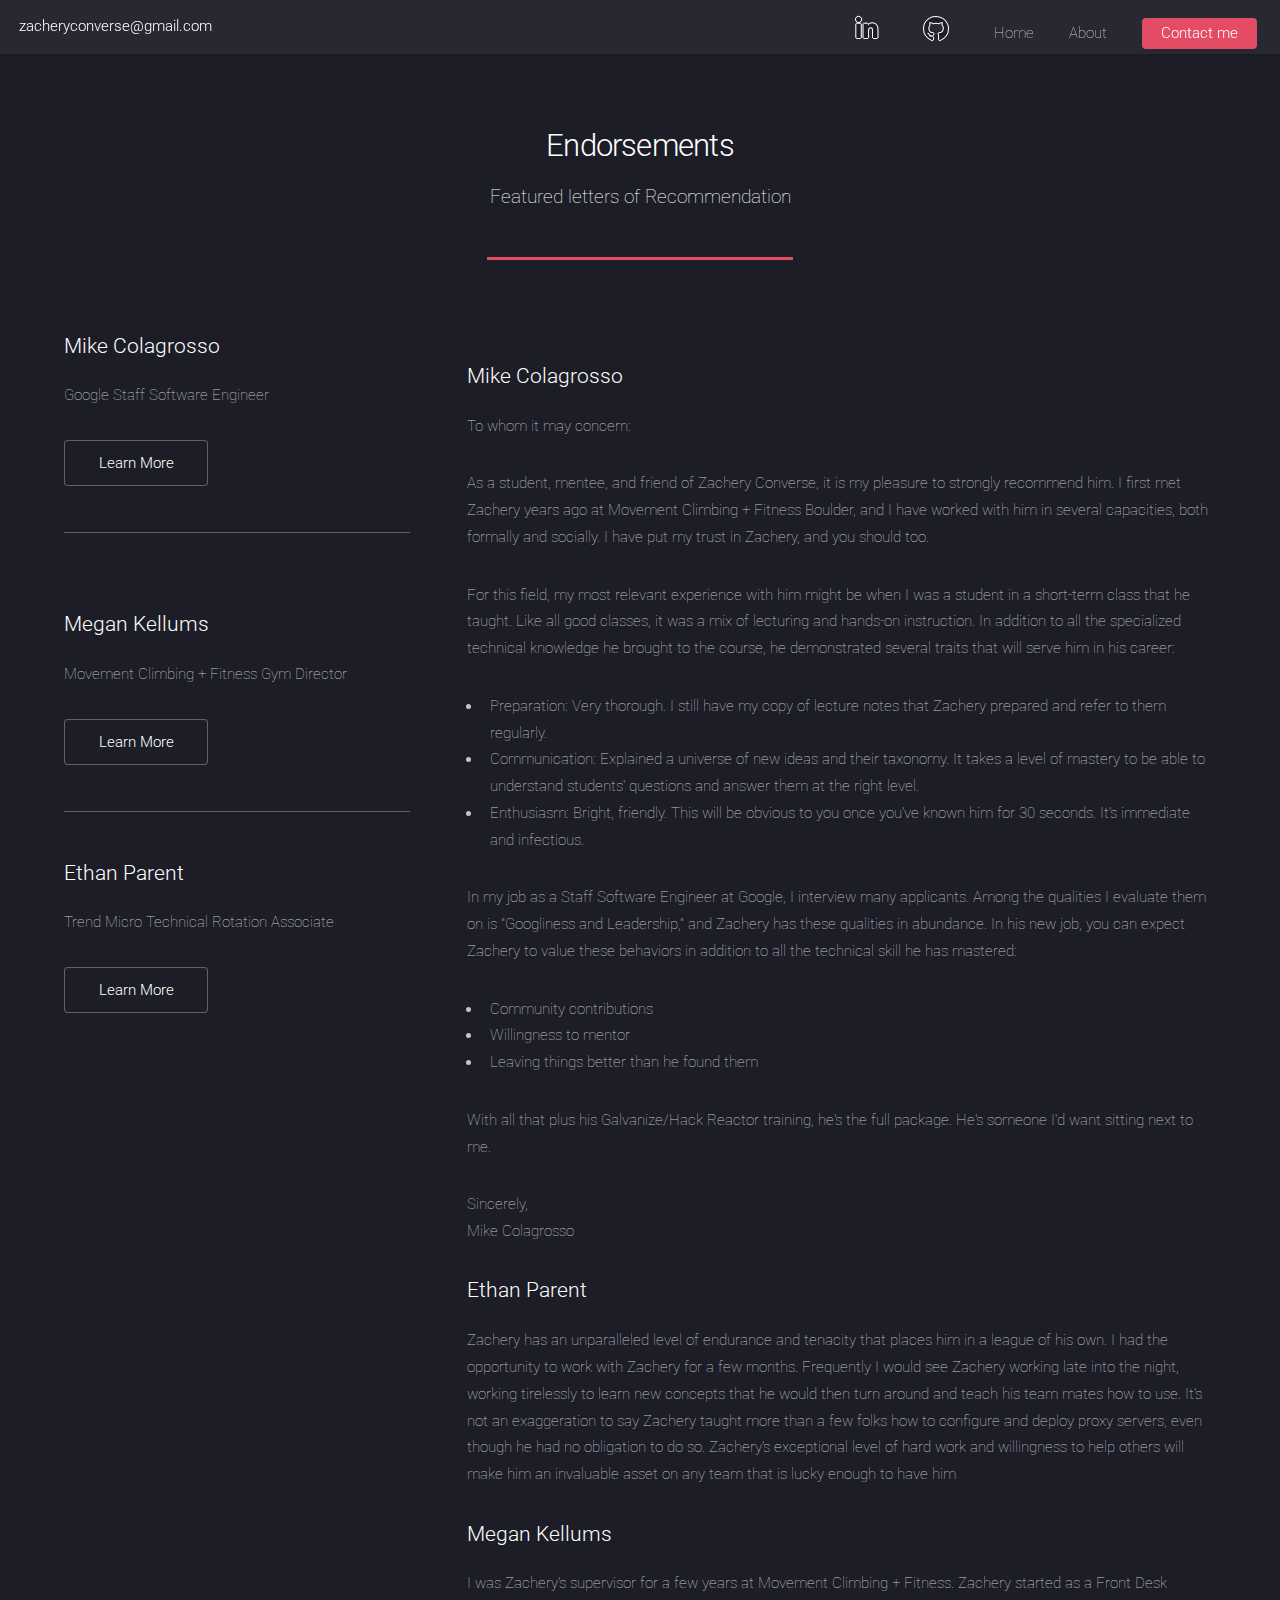
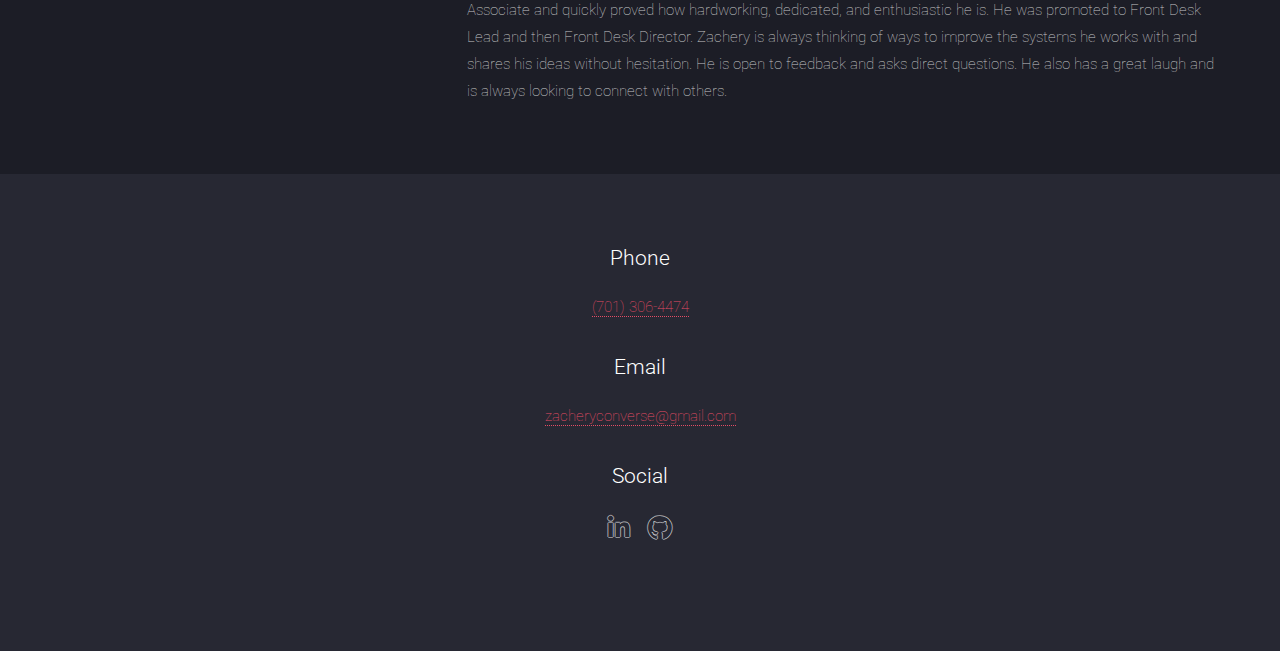
==== endorsements.html @ cc4ce1d5 "Add resume" ====
<!DOCTYPE HTML>
<html>
	<head>
		<title>Zachery Converse Portfolio</title>
		<link rel="shortcut icon" type="image/jpg" href="images/favicon.ico"/>
		<meta charset="utf-8" />
		<meta name="viewport" content="width=device-width, initial-scale=1, user-scalable=no" />
		<link rel="stylesheet" href="assets/css/main.css" />
		<noscript><link rel="stylesheet" href="assets/css/noscript.css" /></noscript>
	</head>
	<body class="is-preload">
		<div id="page-wrapper">

			<!-- Header -->
				<header id="header">
					<h1 id="logo"><a href="mailto:zacheryconverse@gmail.com" target='blank_'>zacheryconverse@gmail.com</a></h1>
					<nav id="nav">
						<ul class="icons">
							<li><a href="https://www.linkedin.com/in/zachery-converse/" target="_blank" class="icon brands alt fa-linkedin-in"><span class="label"></span></a></li>
								<li><a href="https://github.com/zacheryconverse" target="_blank" class="icon brands alt fa-github"><span class="label"></span></a></li>
							<li><a href="index.html">Home</a></li>
							<li>
								<a href="#">About</a>
								<ul>
									<li><a href="endorsements.html">Endorsements</a></li>
									<li><a href="resume.html">Resume</a></li>
								</ul>
							</li>
							<li><a href="#footer" class="button primary">Contact me</a></li>
						</ul>
					</nav>
				</header>

			<!-- Main -->
				<div id="main" class="wrapper style1">
					<div class="container">
						<header class="major">
							<h2>Endorsements</h2>
							<p>Featured letters of Recommendation</p>
						</header>
						<div class="row gtr-150">
							<div class="col-4 col-12-medium">

								<!-- Sidebar -->
									<section id="sidebar">
										<section>
											<h3>Mike Colagrosso</h3>
											<p>Google Staff Software Engineer</p>
											<footer>
												<ul class="actions">
													<li><a href="https://research.google/people/MikeColagrosso/" class="button">Learn More</a></li>
												</ul>
											</footer>
										</section>
										<hr />
										<section>
											<a href="#" class="image fit"><img src="images/pic06.jpg" alt="" /></a>
											<h3>Megan Kellums</h3>
											<p>Movement Climbing + Fitness Gym Director</p>
											<footer>
												<ul class="actions">
													<li><a href="https://movementgyms.com/boulder/about/#meet-team" class="button">Learn More</a></li>
												</ul>
											</footer>
										</section>
										<hr />
										<section>
											<h3>Ethan Parent</h3>
											<p>Trend Micro Technical Rotation Associate</p>
											<footer>
												<ul class="actions">
													<li><a href="https://www.linkedin.com/in/ethanparent/" class="button">Learn More</a></li>
												</ul>
											</footer>
										</section>
									</section>

							</div>
							<div class="col-8 col-12-medium imp-medium">

								<!-- Content -->
									<section id="content">
										<a href="#" class="image fit"><img src="images/pic05.jpg" alt="" /></a>
										<h3>Mike Colagrosso</h3>
										<p>To whom it may concern:</p>
										<p>As a student, mentee, and friend of Zachery Converse, it is my pleasure to strongly recommend him. I first met Zachery years ago at Movement Climbing + Fitness Boulder, and I have worked with him in several capacities, both formally and socially. I have put my trust in Zachery, and you should too.</p>
										<p>For this field, my most relevant experience with him might be when I was a student in a short-term class that he taught. Like all good classes, it was a mix of lecturing and hands-on instruction. In addition to all the specialized technical knowledge he brought to the course, he demonstrated several traits that will serve him in his career:
										</p>
										<p>
										<ul>
											<li>Preparation​: Very thorough. I still have my copy of lecture notes that Zachery prepared and refer to them regularly.
											</li>
											<li>Communication:​ Explained a universe of new ideas and their taxonomy. It takes a level of mastery to be able to understand students' questions and answer them at the right level.</li>
											<li>Enthusiasm​: Bright, friendly. This will be obvious to you once you've known him for 30 seconds. It's immediate and infectious.</li>
										</ul>
										<p>In my job as a Staff Software Engineer at Google, I interview many applicants. Among the qualities I evaluate them on is "Googliness and Leadership," and Zachery has these qualities in abundance. In his new job, you can expect Zachery to value these behaviors in addition to all the technical skill he has mastered:</p>
										<ul>
											<li>Community contributions</li>
											<li>Willingness to mentor</li>
											<li>Leaving things better than he found them</li>
										</ul>
										<p>With all that plus his Galvanize/Hack Reactor training, he's the full package. He's someone I'd want sitting next to me.</p>
										<p>Sincerely,<br/>Mike Colagrosso</p>
										</p>
										<h3>Ethan Parent</h3>
										<p>Zachery has an unparalleled level of endurance and tenacity that places him in a league of his own. I had the opportunity to work with Zachery for a few months. Frequently I would see Zachery working late into the night, working tirelessly to learn new concepts that he would then turn around and teach his team mates how to use. It's not an exaggeration to say Zachery taught more than a few folks how to configure and deploy proxy servers, even though he had no obligation to do so. Zachery's exceptional level of hard work and willingness to help others will make him an invaluable asset on any team that is lucky enough to have him</p>
										<h3>Megan Kellums</h3>
										<p>I was Zachery's supervisor for a few years at Movement Climbing + Fitness. Zachery started as a Front Desk Associate and quickly proved how hardworking, dedicated, and enthusiastic he is. He was promoted to Front Desk Lead and then Front Desk Director. Zachery is always thinking of ways to improve the systems he works with and shares his ideas without hesitation. He is open to feedback and asks direct questions. He also has a great laugh and is always looking to connect with others.</p>
									</section>

							</div>
						</div>
					</div>
				</div>

			<!-- Footer -->
			<footer id="footer">
				<section>
					<h3>Phone</h3>
					<p><a href="tel:701-306-4474">(701) 306-4474</a></p>
				</section>
				<section>
					<h3>Email</h3>
					<p><a href="mailto:zacheryconverse@gmail.com" target='blank_'>zacheryconverse@gmail.com</a></p>
				</section>
				<section>
					<h3>Social</h3>
					<ul class="icons">
						<li><a href="https://www.linkedin.com/in/zachery-converse/" target="_blank" class="icon brands alt fa-linkedin-in"><span class="label">LinkedIn</span></a></li>
						<li><a href="https://github.com/zacheryconverse" target="_blank" class="icon brands alt fa-github"><span class="label">GitHub</span></a></li>
					</ul>
				</section>
		</footer>

		</div>

		<!-- Scripts -->
			<script src="assets/js/jquery.min.js"></script>
			<script src="assets/js/jquery.scrolly.min.js"></script>
			<script src="assets/js/jquery.dropotron.min.js"></script>
			<script src="assets/js/jquery.scrollex.min.js"></script>
			<script src="assets/js/browser.min.js"></script>
			<script src="assets/js/breakpoints.min.js"></script>
			<script src="assets/js/util.js"></script>
			<script src="assets/js/main.js"></script>

	</body>
</html>
---- assets/css/main.css ----
@import url("fontawesome-all.min.css");
@import url("https://fonts.googleapis.com/css?family=Roboto:100,300,100italic,300italic");

html,
body,
div,
span,
applet,
object,
iframe,
h1,
h2,
h3,
h4,
h5,
h6,
p,
blockquote,
pre,
a,
abbr,
acronym,
address,
big,
cite,
code,
del,
dfn,
em,
img,
ins,
kbd,
q,
s,
samp,
small,
strike,
strong,
sub,
sup,
tt,
var,
b,
u,
i,
center,
dl,
dt,
dd,
ol,
ul,
li,
fieldset,
form,
label,
legend,
table,
caption,
tbody,
tfoot,
thead,
tr,
th,
td,
article,
aside,
canvas,
details,
embed,
figure,
figcaption,
footer,
header,
hgroup,
menu,
nav,
output,
ruby,
section,
summary,
time,
mark,
audio,
video {
  margin: 0;
  padding: 0;
  border: 0;
  font-size: 100%;
  font: inherit;
  vertical-align: baseline;
}

article,
aside,
details,
figcaption,
figure,
footer,
header,
hgroup,
menu,
nav,
section {
  display: block;
}

body {
  line-height: 1;
}

ol,
ul {
  list-style: none;
}

blockquote,
q {
  quotes: none;
}

blockquote:before,
blockquote:after,
q:before,
q:after {
  content: "";
  content: none;
}

table {
  border-collapse: collapse;
  border-spacing: 0;
}

body {
  -webkit-text-size-adjust: none;
}

mark {
  background-color: transparent;
  color: inherit;
}

input::-moz-focus-inner {
  border: 0;
  padding: 0;
}

input,
select,
textarea {
  -moz-appearance: none;
  -webkit-appearance: none;
  -ms-appearance: none;
  appearance: none;
}

/* Basic */

html {
  box-sizing: border-box;
}

*,
*:before,
*:after {
  box-sizing: inherit;
}

html,
body {
  background: #1c1d26;
}

body.is-preload *,
body.is-preload *:before,
body.is-preload *:after {
  -moz-animation: none !important;
  -webkit-animation: none !important;
  -ms-animation: none !important;
  animation: none !important;
  -moz-transition: none !important;
  -webkit-transition: none !important;
  -ms-transition: none !important;
  transition: none !important;
}

body,
input,
select,
textarea {
  color: rgba(255, 255, 255, 0.75);
  font-family: "Roboto", Helvetica, sans-serif;
  font-size: 15pt;
  font-weight: 100;
  line-height: 1.75em;
}

a {
  -moz-transition: border-color 0.2s ease-in-out, color 0.2s ease-in-out;
  -webkit-transition: border-color 0.2s ease-in-out, color 0.2s ease-in-out;
  -ms-transition: border-color 0.2s ease-in-out, color 0.2s ease-in-out;
  transition: border-color 0.2s ease-in-out, color 0.2s ease-in-out;
  border-bottom: dotted 1px;
  color: #e44c65;
  text-decoration: none;
}

a:hover {
  color: #e44c65 !important;
  border-bottom-color: transparent;
}

strong,
b {
  color: #ffffff;
  font-weight: 300;
}

em,
i {
  font-style: italic;
}

p {
  margin: 0 0 2em 0;
}

h1,
h2,
h3,
h4,
h5,
h6 {
  color: #ffffff;
  font-weight: 300;
  line-height: 1em;
  margin: 0 0 1em 0;
}

h1 a,
h2 a,
h3 a,
h4 a,
h5 a,
h6 a {
  color: inherit;
  border: 0;
}

h2 {
  font-size: 2em;
  line-height: 1.5em;
  letter-spacing: -0.025em;
}

h3 {
  font-size: 1.35em;
  line-height: 1.5em;
}

h4 {
  font-size: 1.1em;
  line-height: 1.5em;
}

h5 {
  font-size: 0.9em;
  line-height: 1.5em;
}

h6 {
  font-size: 0.7em;
  line-height: 1.5em;
}

sub {
  font-size: 0.8em;
  position: relative;
  top: 0.5em;
}

sup {
  font-size: 0.8em;
  position: relative;
  top: -0.5em;
}

hr {
  border: 0;
  border-bottom: solid 1px rgba(255, 255, 255, 0.3);
  margin: 3em 0;
}

hr.major {
  margin: 4em 0;
}

blockquote {
  border-left: solid 4px rgba(255, 255, 255, 0.3);
  font-style: italic;
  margin: 0 0 2em 0;
  padding: 0.5em 0 0.5em 2em;
}

code {
  background: rgba(255, 255, 255, 0.075);
  border-radius: 4px;
  font-family: "Courier New", monospace;
  font-size: 0.9em;
  margin: 0 0.25em;
  padding: 0.25em 0.65em;
}

pre {
  -webkit-overflow-scrolling: touch;
  font-family: "Courier New", monospace;
  font-size: 0.9em;
  margin: 0 0 2em 0;
}

pre code {
  display: block;
  line-height: 1.75em;
  padding: 1em 1.5em;
  overflow-x: auto;
}

.align-left {
  text-align: left;
}

.align-center {
  text-align: center;
}

.align-right {
  text-align: right;
}

/* Loader */

@-moz-keyframes spinner-show {
  0% {
    opacity: 0;
  }

  100% {
    opacity: 1;
  }
}

@-webkit-keyframes spinner-show {
  0% {
    opacity: 0;
  }

  100% {
    opacity: 1;
  }
}

@-ms-keyframes spinner-show {
  0% {
    opacity: 0;
  }

  100% {
    opacity: 1;
  }
}

@keyframes spinner-show {
  0% {
    opacity: 0;
  }

  100% {
    opacity: 1;
  }
}

@-moz-keyframes spinner-hide {
  0% {
    color: rgba(255, 255, 255, 0.15);
    z-index: 100001;
    -moz-transform: scale(1) rotate(0deg);
    -webkit-transform: scale(1) rotate(0deg);
    -ms-transform: scale(1) rotate(0deg);
    transform: scale(1) rotate(0deg);
  }

  99% {
    color: #1c1d26;
    z-index: 100001;
    -moz-transform: scale(0.5) rotate(360deg);
    -webkit-transform: scale(0.5) rotate(360deg);
    -ms-transform: scale(0.5) rotate(360deg);
    transform: scale(0.5) rotate(360deg);
  }

  100% {
    color: #1c1d26;
    z-index: -1;
    -moz-transform: scale(0.5) rotate(360deg);
    -webkit-transform: scale(0.5) rotate(360deg);
    -ms-transform: scale(0.5) rotate(360deg);
    transform: scale(0.5) rotate(360deg);
  }
}

@-webkit-keyframes spinner-hide {
  0% {
    color: rgba(255, 255, 255, 0.15);
    z-index: 100001;
    -moz-transform: scale(1) rotate(0deg);
    -webkit-transform: scale(1) rotate(0deg);
    -ms-transform: scale(1) rotate(0deg);
    transform: scale(1) rotate(0deg);
  }

  99% {
    color: #1c1d26;
    z-index: 100001;
    -moz-transform: scale(0.5) rotate(360deg);
    -webkit-transform: scale(0.5) rotate(360deg);
    -ms-transform: scale(0.5) rotate(360deg);
    transform: scale(0.5) rotate(360deg);
  }

  100% {
    color: #1c1d26;
    z-index: -1;
    -moz-transform: scale(0.5) rotate(360deg);
    -webkit-transform: scale(0.5) rotate(360deg);
    -ms-transform: scale(0.5) rotate(360deg);
    transform: scale(0.5) rotate(360deg);
  }
}

@-ms-keyframes spinner-hide {
  0% {
    color: rgba(255, 255, 255, 0.15);
    z-index: 100001;
    -moz-transform: scale(1) rotate(0deg);
    -webkit-transform: scale(1) rotate(0deg);
    -ms-transform: scale(1) rotate(0deg);
    transform: scale(1) rotate(0deg);
  }

  99% {
    color: #1c1d26;
    z-index: 100001;
    -moz-transform: scale(0.5) rotate(360deg);
    -webkit-transform: scale(0.5) rotate(360deg);
    -ms-transform: scale(0.5) rotate(360deg);
    transform: scale(0.5) rotate(360deg);
  }

  100% {
    color: #1c1d26;
    z-index: -1;
    -moz-transform: scale(0.5) rotate(360deg);
    -webkit-transform: scale(0.5) rotate(360deg);
    -ms-transform: scale(0.5) rotate(360deg);
    transform: scale(0.5) rotate(360deg);
  }
}

@keyframes spinner-hide {
  0% {
    color: rgba(255, 255, 255, 0.15);
    z-index: 100001;
    -moz-transform: scale(1) rotate(0deg);
    -webkit-transform: scale(1) rotate(0deg);
    -ms-transform: scale(1) rotate(0deg);
    transform: scale(1) rotate(0deg);
  }

  99% {
    color: #1c1d26;
    z-index: 100001;
    -moz-transform: scale(0.5) rotate(360deg);
    -webkit-transform: scale(0.5) rotate(360deg);
    -ms-transform: scale(0.5) rotate(360deg);
    transform: scale(0.5) rotate(360deg);
  }

  100% {
    color: #1c1d26;
    z-index: -1;
    -moz-transform: scale(0.5) rotate(360deg);
    -webkit-transform: scale(0.5) rotate(360deg);
    -ms-transform: scale(0.5) rotate(360deg);
    transform: scale(0.5) rotate(360deg);
  }
}

@-moz-keyframes spinner-rotate {
  0% {
    -moz-transform: scale(1) rotate(0deg);
    -webkit-transform: scale(1) rotate(0deg);
    -ms-transform: scale(1) rotate(0deg);
    transform: scale(1) rotate(0deg);
  }

  100% {
    -moz-transform: scale(1) rotate(360deg);
    -webkit-transform: scale(1) rotate(360deg);
    -ms-transform: scale(1) rotate(360deg);
    transform: scale(1) rotate(360deg);
  }
}

@-webkit-keyframes spinner-rotate {
  0% {
    -moz-transform: scale(1) rotate(0deg);
    -webkit-transform: scale(1) rotate(0deg);
    -ms-transform: scale(1) rotate(0deg);
    transform: scale(1) rotate(0deg);
  }

  100% {
    -moz-transform: scale(1) rotate(360deg);
    -webkit-transform: scale(1) rotate(360deg);
    -ms-transform: scale(1) rotate(360deg);
    transform: scale(1) rotate(360deg);
  }
}

@-ms-keyframes spinner-rotate {
  0% {
    -moz-transform: scale(1) rotate(0deg);
    -webkit-transform: scale(1) rotate(0deg);
    -ms-transform: scale(1) rotate(0deg);
    transform: scale(1) rotate(0deg);
  }

  100% {
    -moz-transform: scale(1) rotate(360deg);
    -webkit-transform: scale(1) rotate(360deg);
    -ms-transform: scale(1) rotate(360deg);
    transform: scale(1) rotate(360deg);
  }
}

@keyframes spinner-rotate {
  0% {
    -moz-transform: scale(1) rotate(0deg);
    -webkit-transform: scale(1) rotate(0deg);
    -ms-transform: scale(1) rotate(0deg);
    transform: scale(1) rotate(0deg);
  }

  100% {
    -moz-transform: scale(1) rotate(360deg);
    -webkit-transform: scale(1) rotate(360deg);
    -ms-transform: scale(1) rotate(360deg);
    transform: scale(1) rotate(360deg);
  }
}

@-moz-keyframes overlay-hide {
  0% {
    opacity: 1;
    z-index: 100000;
  }

  15% {
    opacity: 1;
    z-index: 100000;
  }

  99% {
    opacity: 0;
    z-index: 100000;
  }

  100% {
    opacity: 0;
    z-index: -1;
  }
}

@-webkit-keyframes overlay-hide {
  0% {
    opacity: 1;
    z-index: 100000;
  }

  15% {
    opacity: 1;
    z-index: 100000;
  }

  99% {
    opacity: 0;
    z-index: 100000;
  }

  100% {
    opacity: 0;
    z-index: -1;
  }
}

@-ms-keyframes overlay-hide {
  0% {
    opacity: 1;
    z-index: 100000;
  }

  15% {
    opacity: 1;
    z-index: 100000;
  }

  99% {
    opacity: 0;
    z-index: 100000;
  }

  100% {
    opacity: 0;
    z-index: -1;
  }
}

@keyframes overlay-hide {
  0% {
    opacity: 1;
    z-index: 100000;
  }

  15% {
    opacity: 1;
    z-index: 100000;
  }

  99% {
    opacity: 0;
    z-index: 100000;
  }

  100% {
    opacity: 0;
    z-index: -1;
  }
}

body.landing {
  text-decoration: none;
}

body.landing:before {
  -moz-osx-font-smoothing: grayscale;
  -webkit-font-smoothing: antialiased;
  display: inline-block;
  font-style: normal;
  font-variant: normal;
  text-rendering: auto;
  line-height: 1;
  text-transform: none !important;
  font-family: "Font Awesome 5 Free";
  font-weight: 900;
}

body.landing:before {
  -moz-animation: spinner-show 1.5s 1 0.25s ease forwards,
    spinner-hide 0.25s ease-in-out forwards !important;
  -webkit-animation: spinner-show 1.5s 1 0.25s ease forwards,
    spinner-hide 0.25s ease-in-out forwards !important;
  -ms-animation: spinner-show 1.5s 1 0.25s ease forwards,
    spinner-hide 0.25s ease-in-out forwards !important;
  animation: spinner-show 1.5s 1 0.25s ease forwards,
    spinner-hide 0.25s ease-in-out forwards !important;
  -moz-transform-origin: 50% 50%;
  -webkit-transform-origin: 50% 50%;
  -ms-transform-origin: 50% 50%;
  transform-origin: 50% 50%;
  color: rgba(255, 255, 255, 0.15);
  content: "\f1ce";
  cursor: default;
  display: block;
  font-size: 2em;
  height: 2em;
  left: 50%;
  line-height: 2em;
  margin: -1em 0 0 -1em;
  opacity: 0;
  position: fixed;
  text-align: center;
  top: 50%;
  width: 2em;
  z-index: -1;
}

body.landing:after {
  -moz-animation: overlay-hide 1.5s ease-in forwards !important;
  -webkit-animation: overlay-hide 1.5s ease-in forwards !important;
  -ms-animation: overlay-hide 1.5s ease-in forwards !important;
  animation: overlay-hide 1.5s ease-in forwards !important;
  background: #1c1d26;
  content: "";
  display: block;
  height: 100%;
  left: 0;
  opacity: 0;
  position: fixed;
  top: 0;
  width: 100%;
  z-index: -1;
}

body.landing.is-preload:before {
  -moz-animation: spinner-show 1.5s 1 0.25s ease forwards,
    spinner-rotate 0.75s infinite linear !important;
  -webkit-animation: spinner-show 1.5s 1 0.25s ease forwards,
    spinner-rotate 0.75s infinite linear !important;
  -ms-animation: spinner-show 1.5s 1 0.25s ease forwards,
    spinner-rotate 0.75s infinite linear !important;
  animation: spinner-show 1.5s 1 0.25s ease forwards,
    spinner-rotate 0.75s infinite linear !important;
  z-index: 100001;
}

body.landing.is-preload:after {
  -moz-animation: none !important;
  -webkit-animation: none !important;
  -ms-animation: none !important;
  animation: none !important;
  opacity: 1;
  z-index: 100000;
}

@media (-webkit-min-device-pixel-ratio: 2) {
  body.landing:before {
    line-height: 2.025em;
  }
}

/* Container */

.container {
  margin: 0 auto;
  max-width: calc(100% - 4em);
  width: 70em;
}

.container.xsmall {
  width: 17.5em;
}

.container.small {
  width: 35em;
}

.container.medium {
  width: 52.5em;
}

.container.large {
  width: 87.5em;
}

.container.xlarge {
  width: 105em;
}

.container.max {
  width: 100%;
}

@media screen and (max-width: 1280px) {
  .container {
    width: 90%;
    max-width: 100%;
  }
}

@media screen and (max-width: 980px) {
  .container {
    width: 100% !important;
  }
}

/* Row */

.row {
  display: flex;
  flex-wrap: wrap;
  box-sizing: border-box;
  align-items: stretch;
}

.row > * {
  box-sizing: border-box;
}

.row.gtr-uniform > * > :last-child {
  margin-bottom: 0;
}

.row.aln-left {
  justify-content: flex-start;
}

.row.aln-center {
  justify-content: center;
}

.row.aln-right {
  justify-content: flex-end;
}

.row.aln-top {
  align-items: flex-start;
}

.row.aln-middle {
  align-items: center;
}

.row.aln-bottom {
  align-items: flex-end;
}

.row > .imp {
  order: -1;
}

.row > .col-1 {
  width: 8.33333%;
}

.row > .off-1 {
  margin-left: 8.33333%;
}

.row > .col-2 {
  width: 16.66667%;
}

.row > .off-2 {
  margin-left: 16.66667%;
}

.row > .col-3 {
  width: 25%;
}

.row > .off-3 {
  margin-left: 25%;
}

.row > .col-4 {
  width: 33.33333%;
}

.row > .off-4 {
  margin-left: 33.33333%;
}

.row > .col-5 {
  width: 41.66667%;
}

.row > .off-5 {
  margin-left: 41.66667%;
}

.row > .col-6 {
  width: 50%;
}

.row > .off-6 {
  margin-left: 50%;
}

.row > .col-7 {
  width: 58.33333%;
}

.row > .off-7 {
  margin-left: 58.33333%;
}

.row > .col-8 {
  width: 66.66667%;
}

.row > .off-8 {
  margin-left: 66.66667%;
}

.row > .col-9 {
  width: 75%;
}

.row > .off-9 {
  margin-left: 75%;
}

.row > .col-10 {
  width: 83.33333%;
}

.row > .off-10 {
  margin-left: 83.33333%;
}

.row > .col-11 {
  width: 91.66667%;
}

.row > .off-11 {
  margin-left: 91.66667%;
}

.row > .col-12 {
  width: 100%;
}

.row > .off-12 {
  margin-left: 100%;
}

.row.gtr-0 {
  margin-top: 0;
  margin-left: 0em;
}

.row.gtr-0 > * {
  padding: 0 0 0 0em;
}

.row.gtr-0.gtr-uniform {
  margin-top: 0em;
}

.row.gtr-0.gtr-uniform > * {
  padding-top: 0em;
}

.row.gtr-25 {
  margin-top: 0;
  margin-left: -0.625em;
}

.row.gtr-25 > * {
  padding: 0 0 0 0.625em;
}

.row.gtr-25.gtr-uniform {
  margin-top: -0.625em;
}

.row.gtr-25.gtr-uniform > * {
  padding-top: 0.625em;
}

.row.gtr-50 {
  margin-top: 0;
  margin-left: -1.25em;
}

.row.gtr-50 > * {
  padding: 0 0 0 1.25em;
}

.row.gtr-50.gtr-uniform {
  margin-top: -1.25em;
}

.row.gtr-50.gtr-uniform > * {
  padding-top: 1.25em;
}

.row {
  margin-top: 0;
  margin-left: -2.5em;
}

.row > * {
  padding: 0 0 0 2.5em;
}

.row.gtr-uniform {
  margin-top: -2.5em;
}

.row.gtr-uniform > * {
  padding-top: 2.5em;
}

.row.gtr-150 {
  margin-top: 0;
  margin-left: -3.75em;
}

.row.gtr-150 > * {
  padding: 0 0 0 3.75em;
}

.row.gtr-150.gtr-uniform {
  margin-top: -3.75em;
}

.row.gtr-150.gtr-uniform > * {
  padding-top: 3.75em;
}

.row.gtr-200 {
  margin-top: 0;
  margin-left: -5em;
}

.row.gtr-200 > * {
  padding: 0 0 0 5em;
}

.row.gtr-200.gtr-uniform {
  margin-top: -5em;
}

.row.gtr-200.gtr-uniform > * {
  padding-top: 5em;
}

@media screen and (max-width: 1680px) {
  .row {
    display: flex;
    flex-wrap: wrap;
    box-sizing: border-box;
    align-items: stretch;
  }

  .row > * {
    box-sizing: border-box;
  }

  .row.gtr-uniform > * > :last-child {
    margin-bottom: 0;
  }

  .row.aln-left {
    justify-content: flex-start;
  }

  .row.aln-center {
    justify-content: center;
  }

  .row.aln-right {
    justify-content: flex-end;
  }

  .row.aln-top {
    align-items: flex-start;
  }

  .row.aln-middle {
    align-items: center;
  }

  .row.aln-bottom {
    align-items: flex-end;
  }

  .row > .imp-xlarge {
    order: -1;
  }

  .row > .col-1-xlarge {
    width: 8.33333%;
  }

  .row > .off-1-xlarge {
    margin-left: 8.33333%;
  }

  .row > .col-2-xlarge {
    width: 16.66667%;
  }

  .row > .off-2-xlarge {
    margin-left: 16.66667%;
  }

  .row > .col-3-xlarge {
    width: 25%;
  }

  .row > .off-3-xlarge {
    margin-left: 25%;
  }

  .row > .col-4-xlarge {
    width: 33.33333%;
  }

  .row > .off-4-xlarge {
    margin-left: 33.33333%;
  }

  .row > .col-5-xlarge {
    width: 41.66667%;
  }

  .row > .off-5-xlarge {
    margin-left: 41.66667%;
  }

  .row > .col-6-xlarge {
    width: 50%;
  }

  .row > .off-6-xlarge {
    margin-left: 50%;
  }

  .row > .col-7-xlarge {
    width: 58.33333%;
  }

  .row > .off-7-xlarge {
    margin-left: 58.33333%;
  }

  .row > .col-8-xlarge {
    width: 66.66667%;
  }

  .row > .off-8-xlarge {
    margin-left: 66.66667%;
  }

  .row > .col-9-xlarge {
    width: 75%;
  }

  .row > .off-9-xlarge {
    margin-left: 75%;
  }

  .row > .col-10-xlarge {
    width: 83.33333%;
  }

  .row > .off-10-xlarge {
    margin-left: 83.33333%;
  }

  .row > .col-11-xlarge {
    width: 91.66667%;
  }

  .row > .off-11-xlarge {
    margin-left: 91.66667%;
  }

  .row > .col-12-xlarge {
    width: 100%;
  }

  .row > .off-12-xlarge {
    margin-left: 100%;
  }

  .row.gtr-0 {
    margin-top: 0;
    margin-left: 0em;
  }

  .row.gtr-0 > * {
    padding: 0 0 0 0em;
  }

  .row.gtr-0.gtr-uniform {
    margin-top: 0em;
  }

  .row.gtr-0.gtr-uniform > * {
    padding-top: 0em;
  }

  .row.gtr-25 {
    margin-top: 0;
    margin-left: -0.625em;
  }

  .row.gtr-25 > * {
    padding: 0 0 0 0.625em;
  }

  .row.gtr-25.gtr-uniform {
    margin-top: -0.625em;
  }

  .row.gtr-25.gtr-uniform > * {
    padding-top: 0.625em;
  }

  .row.gtr-50 {
    margin-top: 0;
    margin-left: -1.25em;
  }

  .row.gtr-50 > * {
    padding: 0 0 0 1.25em;
  }

  .row.gtr-50.gtr-uniform {
    margin-top: -1.25em;
  }

  .row.gtr-50.gtr-uniform > * {
    padding-top: 1.25em;
  }

  .row {
    margin-top: 0;
    margin-left: -2.5em;
  }

  .row > * {
    padding: 0 0 0 2.5em;
  }

  .row.gtr-uniform {
    margin-top: -2.5em;
  }

  .row.gtr-uniform > * {
    padding-top: 2.5em;
  }

  .row.gtr-150 {
    margin-top: 0;
    margin-left: -3.75em;
  }

  .row.gtr-150 > * {
    padding: 0 0 0 3.75em;
  }

  .row.gtr-150.gtr-uniform {
    margin-top: -3.75em;
  }

  .row.gtr-150.gtr-uniform > * {
    padding-top: 3.75em;
  }

  .row.gtr-200 {
    margin-top: 0;
    margin-left: -5em;
  }

  .row.gtr-200 > * {
    padding: 0 0 0 5em;
  }

  .row.gtr-200.gtr-uniform {
    margin-top: -5em;
  }

  .row.gtr-200.gtr-uniform > * {
    padding-top: 5em;
  }
}

@media screen and (max-width: 1280px) {
  .row {
    display: flex;
    flex-wrap: wrap;
    box-sizing: border-box;
    align-items: stretch;
  }

  .row > * {
    box-sizing: border-box;
  }

  .row.gtr-uniform > * > :last-child {
    margin-bottom: 0;
  }

  .row.aln-left {
    justify-content: flex-start;
  }

  .row.aln-center {
    justify-content: center;
  }

  .row.aln-right {
    justify-content: flex-end;
  }

  .row.aln-top {
    align-items: flex-start;
  }

  .row.aln-middle {
    align-items: center;
  }

  .row.aln-bottom {
    align-items: flex-end;
  }

  .row > .imp-large {
    order: -1;
  }

  .row > .col-1-large {
    width: 8.33333%;
  }

  .row > .off-1-large {
    margin-left: 8.33333%;
  }

  .row > .col-2-large {
    width: 16.66667%;
  }

  .row > .off-2-large {
    margin-left: 16.66667%;
  }

  .row > .col-3-large {
    width: 25%;
  }

  .row > .off-3-large {
    margin-left: 25%;
  }

  .row > .col-4-large {
    width: 33.33333%;
  }

  .row > .off-4-large {
    margin-left: 33.33333%;
  }

  .row > .col-5-large {
    width: 41.66667%;
  }

  .row > .off-5-large {
    margin-left: 41.66667%;
  }

  .row > .col-6-large {
    width: 50%;
  }

  .row > .off-6-large {
    margin-left: 50%;
  }

  .row > .col-7-large {
    width: 58.33333%;
  }

  .row > .off-7-large {
    margin-left: 58.33333%;
  }

  .row > .col-8-large {
    width: 66.66667%;
  }

  .row > .off-8-large {
    margin-left: 66.66667%;
  }

  .row > .col-9-large {
    width: 75%;
  }

  .row > .off-9-large {
    margin-left: 75%;
  }

  .row > .col-10-large {
    width: 83.33333%;
  }

  .row > .off-10-large {
    margin-left: 83.33333%;
  }

  .row > .col-11-large {
    width: 91.66667%;
  }

  .row > .off-11-large {
    margin-left: 91.66667%;
  }

  .row > .col-12-large {
    width: 100%;
  }

  .row > .off-12-large {
    margin-left: 100%;
  }

  .row.gtr-0 {
    margin-top: 0;
    margin-left: 0em;
  }

  .row.gtr-0 > * {
    padding: 0 0 0 0em;
  }

  .row.gtr-0.gtr-uniform {
    margin-top: 0em;
  }

  .row.gtr-0.gtr-uniform > * {
    padding-top: 0em;
  }

  .row.gtr-25 {
    margin-top: 0;
    margin-left: -0.625em;
  }

  .row.gtr-25 > * {
    padding: 0 0 0 0.625em;
  }

  .row.gtr-25.gtr-uniform {
    margin-top: -0.625em;
  }

  .row.gtr-25.gtr-uniform > * {
    padding-top: 0.625em;
  }

  .row.gtr-50 {
    margin-top: 0;
    margin-left: -1.25em;
  }

  .row.gtr-50 > * {
    padding: 0 0 0 1.25em;
  }

  .row.gtr-50.gtr-uniform {
    margin-top: -1.25em;
  }

  .row.gtr-50.gtr-uniform > * {
    padding-top: 1.25em;
  }

  .row {
    margin-top: 0;
    margin-left: -2.5em;
  }

  .row > * {
    padding: 0 0 0 2.5em;
  }

  .row.gtr-uniform {
    margin-top: -2.5em;
  }

  .row.gtr-uniform > * {
    padding-top: 2.5em;
  }

  .row.gtr-150 {
    margin-top: 0;
    margin-left: -3.75em;
  }

  .row.gtr-150 > * {
    padding: 0 0 0 3.75em;
  }

  .row.gtr-150.gtr-uniform {
    margin-top: -3.75em;
  }

  .row.gtr-150.gtr-uniform > * {
    padding-top: 3.75em;
  }

  .row.gtr-200 {
    margin-top: 0;
    margin-left: -5em;
  }

  .row.gtr-200 > * {
    padding: 0 0 0 5em;
  }

  .row.gtr-200.gtr-uniform {
    margin-top: -5em;
  }

  .row.gtr-200.gtr-uniform > * {
    padding-top: 5em;
  }
}

@media screen and (max-width: 980px) {
  .row {
    display: flex;
    flex-wrap: wrap;
    box-sizing: border-box;
    align-items: stretch;
  }

  .row > * {
    box-sizing: border-box;
  }

  .row.gtr-uniform > * > :last-child {
    margin-bottom: 0;
  }

  .row.aln-left {
    justify-content: flex-start;
  }

  .row.aln-center {
    justify-content: center;
  }

  .row.aln-right {
    justify-content: flex-end;
  }

  .row.aln-top {
    align-items: flex-start;
  }

  .row.aln-middle {
    align-items: center;
  }

  .row.aln-bottom {
    align-items: flex-end;
  }

  .row > .imp-medium {
    order: -1;
  }

  .row > .col-1-medium {
    width: 8.33333%;
  }

  .row > .off-1-medium {
    margin-left: 8.33333%;
  }

  .row > .col-2-medium {
    width: 16.66667%;
  }

  .row > .off-2-medium {
    margin-left: 16.66667%;
  }

  .row > .col-3-medium {
    width: 25%;
  }

  .row > .off-3-medium {
    margin-left: 25%;
  }

  .row > .col-4-medium {
    width: 33.33333%;
  }

  .row > .off-4-medium {
    margin-left: 33.33333%;
  }

  .row > .col-5-medium {
    width: 41.66667%;
  }

  .row > .off-5-medium {
    margin-left: 41.66667%;
  }

  .row > .col-6-medium {
    width: 50%;
  }

  .row > .off-6-medium {
    margin-left: 50%;
  }

  .row > .col-7-medium {
    width: 58.33333%;
  }

  .row > .off-7-medium {
    margin-left: 58.33333%;
  }

  .row > .col-8-medium {
    width: 66.66667%;
  }

  .row > .off-8-medium {
    margin-left: 66.66667%;
  }

  .row > .col-9-medium {
    width: 75%;
  }

  .row > .off-9-medium {
    margin-left: 75%;
  }

  .row > .col-10-medium {
    width: 83.33333%;
  }

  .row > .off-10-medium {
    margin-left: 83.33333%;
  }

  .row > .col-11-medium {
    width: 91.66667%;
  }

  .row > .off-11-medium {
    margin-left: 91.66667%;
  }

  .row > .col-12-medium {
    width: 100%;
  }

  .row > .off-12-medium {
    margin-left: 100%;
  }

  .row.gtr-0 {
    margin-top: 0;
    margin-left: 0em;
  }

  .row.gtr-0 > * {
    padding: 0 0 0 0em;
  }

  .row.gtr-0.gtr-uniform {
    margin-top: 0em;
  }

  .row.gtr-0.gtr-uniform > * {
    padding-top: 0em;
  }

  .row.gtr-25 {
    margin-top: 0;
    margin-left: -0.625em;
  }

  .row.gtr-25 > * {
    padding: 0 0 0 0.625em;
  }

  .row.gtr-25.gtr-uniform {
    margin-top: -0.625em;
  }

  .row.gtr-25.gtr-uniform > * {
    padding-top: 0.625em;
  }

  .row.gtr-50 {
    margin-top: 0;
    margin-left: -1.25em;
  }

  .row.gtr-50 > * {
    padding: 0 0 0 1.25em;
  }

  .row.gtr-50.gtr-uniform {
    margin-top: -1.25em;
  }

  .row.gtr-50.gtr-uniform > * {
    padding-top: 1.25em;
  }

  .row {
    margin-top: 0;
    margin-left: -2.5em;
  }

  .row > * {
    padding: 0 0 0 2.5em;
  }

  .row.gtr-uniform {
    margin-top: -2.5em;
  }

  .row.gtr-uniform > * {
    padding-top: 2.5em;
  }

  .row.gtr-150 {
    margin-top: 0;
    margin-left: -3.75em;
  }

  .row.gtr-150 > * {
    padding: 0 0 0 3.75em;
  }

  .row.gtr-150.gtr-uniform {
    margin-top: -3.75em;
  }

  .row.gtr-150.gtr-uniform > * {
    padding-top: 3.75em;
  }

  .row.gtr-200 {
    margin-top: 0;
    margin-left: -5em;
  }

  .row.gtr-200 > * {
    padding: 0 0 0 5em;
  }

  .row.gtr-200.gtr-uniform {
    margin-top: -5em;
  }

  .row.gtr-200.gtr-uniform > * {
    padding-top: 5em;
  }
}

@media screen and (max-width: 736px) {
  .row {
    display: flex;
    flex-wrap: wrap;
    box-sizing: border-box;
    align-items: stretch;
  }

  .row > * {
    box-sizing: border-box;
  }

  .row.gtr-uniform > * > :last-child {
    margin-bottom: 0;
  }

  .row.aln-left {
    justify-content: flex-start;
  }

  .row.aln-center {
    justify-content: center;
  }

  .row.aln-right {
    justify-content: flex-end;
  }

  .row.aln-top {
    align-items: flex-start;
  }

  .row.aln-middle {
    align-items: center;
  }

  .row.aln-bottom {
    align-items: flex-end;
  }

  .row > .imp-small {
    order: -1;
  }

  .row > .col-1-small {
    width: 8.33333%;
  }

  .row > .off-1-small {
    margin-left: 8.33333%;
  }

  .row > .col-2-small {
    width: 16.66667%;
  }

  .row > .off-2-small {
    margin-left: 16.66667%;
  }

  .row > .col-3-small {
    width: 25%;
  }

  .row > .off-3-small {
    margin-left: 25%;
  }

  .row > .col-4-small {
    width: 33.33333%;
  }

  .row > .off-4-small {
    margin-left: 33.33333%;
  }

  .row > .col-5-small {
    width: 41.66667%;
  }

  .row > .off-5-small {
    margin-left: 41.66667%;
  }

  .row > .col-6-small {
    width: 50%;
  }

  .row > .off-6-small {
    margin-left: 50%;
  }

  .row > .col-7-small {
    width: 58.33333%;
  }

  .row > .off-7-small {
    margin-left: 58.33333%;
  }

  .row > .col-8-small {
    width: 66.66667%;
  }

  .row > .off-8-small {
    margin-left: 66.66667%;
  }

  .row > .col-9-small {
    width: 75%;
  }

  .row > .off-9-small {
    margin-left: 75%;
  }

  .row > .col-10-small {
    width: 83.33333%;
  }

  .row > .off-10-small {
    margin-left: 83.33333%;
  }

  .row > .col-11-small {
    width: 91.66667%;
  }

  .row > .off-11-small {
    margin-left: 91.66667%;
  }

  .row > .col-12-small {
    width: 100%;
  }

  .row > .off-12-small {
    margin-left: 100%;
  }

  .row.gtr-0 {
    margin-top: 0;
    margin-left: 0em;
  }

  .row.gtr-0 > * {
    padding: 0 0 0 0em;
  }

  .row.gtr-0.gtr-uniform {
    margin-top: 0em;
  }

  .row.gtr-0.gtr-uniform > * {
    padding-top: 0em;
  }

  .row.gtr-25 {
    margin-top: 0;
    margin-left: -0.625em;
  }

  .row.gtr-25 > * {
    padding: 0 0 0 0.625em;
  }

  .row.gtr-25.gtr-uniform {
    margin-top: -0.625em;
  }

  .row.gtr-25.gtr-uniform > * {
    padding-top: 0.625em;
  }

  .row.gtr-50 {
    margin-top: 0;
    margin-left: -1.25em;
  }

  .row.gtr-50 > * {
    padding: 0 0 0 1.25em;
  }

  .row.gtr-50.gtr-uniform {
    margin-top: -1.25em;
  }

  .row.gtr-50.gtr-uniform > * {
    padding-top: 1.25em;
  }

  .row {
    margin-top: 0;
    margin-left: -2.5em;
  }

  .row > * {
    padding: 0 0 0 2.5em;
  }

  .row.gtr-uniform {
    margin-top: -2.5em;
  }

  .row.gtr-uniform > * {
    padding-top: 2.5em;
  }

  .row.gtr-150 {
    margin-top: 0;
    margin-left: -3.75em;
  }

  .row.gtr-150 > * {
    padding: 0 0 0 3.75em;
  }

  .row.gtr-150.gtr-uniform {
    margin-top: -3.75em;
  }

  .row.gtr-150.gtr-uniform > * {
    padding-top: 3.75em;
  }

  .row.gtr-200 {
    margin-top: 0;
    margin-left: -5em;
  }

  .row.gtr-200 > * {
    padding: 0 0 0 5em;
  }

  .row.gtr-200.gtr-uniform {
    margin-top: -5em;
  }

  .row.gtr-200.gtr-uniform > * {
    padding-top: 5em;
  }
}

@media screen and (max-width: 480px) {
  .row {
    display: flex;
    flex-wrap: wrap;
    box-sizing: border-box;
    align-items: stretch;
  }

  .row > * {
    box-sizing: border-box;
  }

  .row.gtr-uniform > * > :last-child {
    margin-bottom: 0;
  }

  .row.aln-left {
    justify-content: flex-start;
  }

  .row.aln-center {
    justify-content: center;
  }

  .row.aln-right {
    justify-content: flex-end;
  }

  .row.aln-top {
    align-items: flex-start;
  }

  .row.aln-middle {
    align-items: center;
  }

  .row.aln-bottom {
    align-items: flex-end;
  }

  .row > .imp-xsmall {
    order: -1;
  }

  .row > .col-1-xsmall {
    width: 8.33333%;
  }

  .row > .off-1-xsmall {
    margin-left: 8.33333%;
  }

  .row > .col-2-xsmall {
    width: 16.66667%;
  }

  .row > .off-2-xsmall {
    margin-left: 16.66667%;
  }

  .row > .col-3-xsmall {
    width: 25%;
  }

  .row > .off-3-xsmall {
    margin-left: 25%;
  }

  .row > .col-4-xsmall {
    width: 33.33333%;
  }

  .row > .off-4-xsmall {
    margin-left: 33.33333%;
  }

  .row > .col-5-xsmall {
    width: 41.66667%;
  }

  .row > .off-5-xsmall {
    margin-left: 41.66667%;
  }

  .row > .col-6-xsmall {
    width: 50%;
  }

  .row > .off-6-xsmall {
    margin-left: 50%;
  }

  .row > .col-7-xsmall {
    width: 58.33333%;
  }

  .row > .off-7-xsmall {
    margin-left: 58.33333%;
  }

  .row > .col-8-xsmall {
    width: 66.66667%;
  }

  .row > .off-8-xsmall {
    margin-left: 66.66667%;
  }

  .row > .col-9-xsmall {
    width: 75%;
  }

  .row > .off-9-xsmall {
    margin-left: 75%;
  }

  .row > .col-10-xsmall {
    width: 83.33333%;
  }

  .row > .off-10-xsmall {
    margin-left: 83.33333%;
  }

  .row > .col-11-xsmall {
    width: 91.66667%;
  }

  .row > .off-11-xsmall {
    margin-left: 91.66667%;
  }

  .row > .col-12-xsmall {
    width: 100%;
  }

  .row > .off-12-xsmall {
    margin-left: 100%;
  }

  .row.gtr-0 {
    margin-top: 0;
    margin-left: 0em;
  }

  .row.gtr-0 > * {
    padding: 0 0 0 0em;
  }

  .row.gtr-0.gtr-uniform {
    margin-top: 0em;
  }

  .row.gtr-0.gtr-uniform > * {
    padding-top: 0em;
  }

  .row.gtr-25 {
    margin-top: 0;
    margin-left: -0.625em;
  }

  .row.gtr-25 > * {
    padding: 0 0 0 0.625em;
  }

  .row.gtr-25.gtr-uniform {
    margin-top: -0.625em;
  }

  .row.gtr-25.gtr-uniform > * {
    padding-top: 0.625em;
  }

  .row.gtr-50 {
    margin-top: 0;
    margin-left: -1.25em;
  }

  .row.gtr-50 > * {
    padding: 0 0 0 1.25em;
  }

  .row.gtr-50.gtr-uniform {
    margin-top: -1.25em;
  }

  .row.gtr-50.gtr-uniform > * {
    padding-top: 1.25em;
  }

  .row {
    margin-top: 0;
    margin-left: -2.5em;
  }

  .row > * {
    padding: 0 0 0 2.5em;
  }

  .row.gtr-uniform {
    margin-top: -2.5em;
  }

  .row.gtr-uniform > * {
    padding-top: 2.5em;
  }

  .row.gtr-150 {
    margin-top: 0;
    margin-left: -3.75em;
  }

  .row.gtr-150 > * {
    padding: 0 0 0 3.75em;
  }

  .row.gtr-150.gtr-uniform {
    margin-top: -3.75em;
  }

  .row.gtr-150.gtr-uniform > * {
    padding-top: 3.75em;
  }

  .row.gtr-200 {
    margin-top: 0;
    margin-left: -5em;
  }

  .row.gtr-200 > * {
    padding: 0 0 0 5em;
  }

  .row.gtr-200.gtr-uniform {
    margin-top: -5em;
  }

  .row.gtr-200.gtr-uniform > * {
    padding-top: 5em;
  }
}

/* Section/Article */

section.special,
article.special {
  text-align: center;
}

header p {
  color: #ffffff;
  position: relative;
  margin: 0 0 1.5em 0;
}

header h2 + p {
  font-size: 1.25em;
  margin-top: -1em;
  line-height: 1.75em;
}

header h3 + p {
  font-size: 1.1em;
  margin-top: -0.8em;
  line-height: 1.75em;
}

header h4 + p,
header h5 + p,
header h6 + p {
  font-size: 0.9em;
  margin-top: -0.6em;
  line-height: 1.5em;
}

header.major {
  margin: 0 0 4em 0;
  position: relative;
  text-align: center;
}

header.major:after {
  background: #e44c65;
  content: "";
  display: inline-block;
  height: 0.2em;
  max-width: 20em;
  width: 75%;
}

footer.major {
  margin: 4em 0 0 0;
}

/* Form */

form {
  margin: 0 0 2em 0;
}

form.cta {
  max-width: 35em;
  margin-left: auto;
  margin-right: auto;
}

label {
  color: #ffffff;
  display: block;
  font-size: 0.9em;
  font-weight: 300;
  margin: 0 0 1em 0;
}

input[type="text"],
input[type="password"],
input[type="email"],
select,
textarea {
  -moz-appearance: none;
  -webkit-appearance: none;
  -ms-appearance: none;
  appearance: none;
  -moz-transition: border-color 0.2s ease-in-out;
  -webkit-transition: border-color 0.2s ease-in-out;
  -ms-transition: border-color 0.2s ease-in-out;
  transition: border-color 0.2s ease-in-out;
  background: transparent;
  border-radius: 4px;
  border: solid 1px rgba(255, 255, 255, 0.3);
  color: inherit;
  display: block;
  outline: 0;
  padding: 0 1em;
  text-decoration: none;
  width: 100%;
}

input[type="text"]:invalid,
input[type="password"]:invalid,
input[type="email"]:invalid,
select:invalid,
textarea:invalid {
  box-shadow: none;
}

input[type="text"]:focus,
input[type="password"]:focus,
input[type="email"]:focus,
select:focus,
textarea:focus {
  border-color: #e44c65;
}

select {
  background-image: url("data:image/svg+xml;charset=utf8,%3Csvg xmlns='http://www.w3.org/2000/svg' width='40' height='40' preserveAspectRatio='none' viewBox='0 0 40 40'%3E%3Cpath d='M9.4,12.3l10.4,10.4l10.4-10.4c0.2-0.2,0.5-0.4,0.9-0.4c0.3,0,0.6,0.1,0.9,0.4l3.3,3.3c0.2,0.2,0.4,0.5,0.4,0.9 c0,0.4-0.1,0.6-0.4,0.9L20.7,31.9c-0.2,0.2-0.5,0.4-0.9,0.4c-0.3,0-0.6-0.1-0.9-0.4L4.3,17.3c-0.2-0.2-0.4-0.5-0.4-0.9 c0-0.4,0.1-0.6,0.4-0.9l3.3-3.3c0.2-0.2,0.5-0.4,0.9-0.4S9.1,12.1,9.4,12.3z' fill='rgba(255, 255, 255, 0.3)' /%3E%3C/svg%3E");
  background-size: 1.25rem;
  background-repeat: no-repeat;
  background-position: calc(100% - 1rem) center;
  height: 3em;
  padding-right: 3em;
  text-overflow: ellipsis;
}

select option {
  color: #ffffff;
  background: #1c1d26;
}

select:focus::-ms-value {
  background-color: transparent;
}

select::-ms-expand {
  display: none;
}

input[type="text"],
input[type="password"],
input[type="email"],
select {
  height: 3em;
}

textarea {
  padding: 0.75em 1em;
}

input[type="checkbox"],
input[type="radio"] {
  -moz-appearance: none;
  -webkit-appearance: none;
  -ms-appearance: none;
  appearance: none;
  display: block;
  float: left;
  margin-right: -2em;
  opacity: 0;
  width: 1em;
  z-index: -1;
}

input[type="checkbox"] + label,
input[type="radio"] + label {
  text-decoration: none;
  color: rgba(255, 255, 255, 0.75);
  cursor: pointer;
  display: inline-block;
  font-size: 1em;
  font-weight: 100;
  padding-left: 2.55em;
  padding-right: 0.75em;
  position: relative;
}

input[type="checkbox"] + label:before,
input[type="radio"] + label:before {
  -moz-osx-font-smoothing: grayscale;
  -webkit-font-smoothing: antialiased;
  display: inline-block;
  font-style: normal;
  font-variant: normal;
  text-rendering: auto;
  line-height: 1;
  text-transform: none !important;
  font-family: "Font Awesome 5 Free";
  font-weight: 900;
}

input[type="checkbox"] + label:before,
input[type="radio"] + label:before {
  border-radius: 4px;
  border: solid 1px rgba(255, 255, 255, 0.3);
  content: "";
  display: inline-block;
  font-size: 0.8em;
  height: 2.25em;
  left: 0;
  line-height: 2.25em;
  position: absolute;
  text-align: center;
  top: 0;
  width: 2.25em;
}

input[type="checkbox"]:checked + label:before,
input[type="radio"]:checked + label:before {
  background: rgba(255, 255, 255, 0.25);
  color: #ffffff;
  content: "\f00c";
}

input[type="checkbox"]:focus + label:before,
input[type="radio"]:focus + label:before {
  border-color: #e44c65;
}

input[type="checkbox"] + label:before {
  border-radius: 4px;
}

input[type="radio"] + label:before {
  border-radius: 100%;
}

::-webkit-input-placeholder {
  color: rgba(255, 255, 255, 0.5) !important;
  opacity: 1;
}

:-moz-placeholder {
  color: rgba(255, 255, 255, 0.5) !important;
  opacity: 1;
}

::-moz-placeholder {
  color: rgba(255, 255, 255, 0.5) !important;
  opacity: 1;
}

:-ms-input-placeholder {
  color: rgba(255, 255, 255, 0.5) !important;
  opacity: 1;
}

/* Box */

.box {
  border-radius: 4px;
  border: solid 1px rgba(255, 255, 255, 0.3);
  margin-bottom: 2em;
  padding: 1.5em;
}

.box > :last-child,
.box > :last-child > :last-child,
.box > :last-child > :last-child > :last-child {
  margin-bottom: 0;
}

.box.alt {
  border: 0;
  border-radius: 0;
  padding: 0;
}

/* Icon */

.icon {
  text-decoration: none;
  border-bottom: none;
  position: relative;
}

.icon:before {
  -moz-osx-font-smoothing: grayscale;
  -webkit-font-smoothing: antialiased;
  display: inline-block;
  font-style: normal;
  font-variant: normal;
  text-rendering: auto;
  line-height: 1;
  text-transform: none !important;
  font-family: "Font Awesome 5 Free";
  font-weight: 400;
}

.icon > .label {
  display: none;
}

.icon:before {
  line-height: inherit;
}

.icon.solid:before {
  font-weight: 900 !important;
}

.icon.brands:before {
  font-family: "Font Awesome 5 Brands" !important;
}

.icon.alt {
  text-decoration: none;
}

.icon.alt:before {
  -moz-osx-font-smoothing: grayscale;
  -webkit-font-smoothing: antialiased;
  display: inline-block;
  font-style: normal;
  font-variant: normal;
  text-rendering: auto;
  line-height: 1;
  text-transform: none !important;
  font-family: "Font Awesome 5 Free";
  font-weight: 400;
}

.icon.alt:before {
  color: #1c1d26 !important;
  text-shadow: 1px 0 0 #ffffff, -1px 0 0 #ffffff, 0 1px 0 #ffffff,
    0 -1px 0 #ffffff;
}

.icon.major {
  background: #272833;
  border-radius: 100%;
  cursor: default;
  display: inline-block;
  height: 6em;
  line-height: 5.65em;
  margin: 0 0 2em 0;
  text-align: center;
  width: 6em;
}

.icon.major:before {
  font-size: 2.25em;
}

.icon.major.alt {
  text-decoration: none;
}

.icon.major.alt:before {
  -moz-osx-font-smoothing: grayscale;
  -webkit-font-smoothing: antialiased;
  display: inline-block;
  font-style: normal;
  font-variant: normal;
  text-rendering: auto;
  line-height: 1;
  text-transform: none !important;
  font-family: "Font Awesome 5 Free";
  font-weight: 400;
}

.icon.major.alt:before {
  color: #272833 !important;
  text-shadow: 1px 0 0 #ffffff, -1px 0 0 #ffffff, 0 1px 0 #ffffff,
    0 -1px 0 #ffffff;
}

/* Image */

.image {
  border-radius: 4px;
  border: 0;
  display: inline-block;
  position: relative;
  overflow: hidden;
}

.image:before {
  content: "";
  display: block;
  position: absolute;
  left: 0;
  top: 0;
  background-image: url("images/overlay.png");
  width: 100%;
  height: 100%;
  z-index: 1;
}

.image img {
  border-radius: 4px;
  display: block;
}

.image.left {
  float: left;
  margin: 0 1.5em 1em 0;
  top: 0.25em;
}

.image.right {
  float: right;
  margin: 0 0 1em 1.5em;
  top: 0.25em;
}

.image.left,
.image.right {
  max-width: 40%;
}

.image.left img,
.image.right img {
  width: 100%;
}

.image.fit {
  display: block;
  margin: 0 0 2em 0;
  width: 100%;
}

.image.fit img {
  width: 100%;
}

/* List */

ol {
  list-style: decimal;
  margin: 0 0 2em 0;
  padding-left: 1.25em;
}

ol li {
  padding-left: 0.25em;
}

ul {
  list-style: disc;
  margin: 0 0 2em 0;
  padding-left: 1em;
}

ul li {
  padding-left: 0.5em;
}

ul.alt {
  list-style: none;
  padding-left: 0;
}

ul.alt li {
  border-top: solid 1px rgba(255, 255, 255, 0.3);
  padding: 0.5em 0;
}

ul.alt li:first-child {
  border-top: 0;
  padding-top: 0;
}

dl {
  margin: 0 0 2em 0;
}

/* Icons */

ul.icons {
  cursor: default;
  list-style: none;
  padding-left: 0;
}

ul.icons li {
  display: inline-block;
  height: 2.5em;
  line-height: 2.5em;
  padding: 0 0.5em;
}

ul.icons li .icon {
  font-size: 0.8em;
}

ul.icons li .icon:before {
  font-size: 2em;
}

/* Actions */

ul.actions {
  display: -moz-flex;
  display: -webkit-flex;
  display: -ms-flex;
  display: flex;
  cursor: default;
  list-style: none;
  margin-left: -1em;
  padding-left: 0;
}

ul.actions li {
  padding: 0 0 0 1em;
  vertical-align: middle;
}

ul.actions.special {
  -moz-justify-content: center;
  -webkit-justify-content: center;
  -ms-justify-content: center;
  justify-content: center;
  width: 100%;
  margin-left: 0;
}

ul.actions.special li:first-child {
  padding-left: 0;
}

ul.actions.stacked {
  -moz-flex-direction: column;
  -webkit-flex-direction: column;
  -ms-flex-direction: column;
  flex-direction: column;
  margin-left: 0;
}

ul.actions.stacked li {
  padding: 1.3em 0 0 0;
}

ul.actions.stacked li:first-child {
  padding-top: 0;
}

ul.actions.fit {
  width: calc(100% + 1em);
}

ul.actions.fit li {
  -moz-flex-grow: 1;
  -webkit-flex-grow: 1;
  -ms-flex-grow: 1;
  flex-grow: 1;
  -moz-flex-shrink: 1;
  -webkit-flex-shrink: 1;
  -ms-flex-shrink: 1;
  flex-shrink: 1;
  width: 100%;
}

ul.actions.fit li > * {
  width: 100%;
}

ul.actions.fit.stacked {
  width: 100%;
}

@media screen and (max-width: 480px) {
  ul.actions:not(.fixed) {
    -moz-flex-direction: column;
    -webkit-flex-direction: column;
    -ms-flex-direction: column;
    flex-direction: column;
    margin-left: 0;
    width: 100% !important;
  }

  ul.actions:not(.fixed) li {
    -moz-flex-grow: 1;
    -webkit-flex-grow: 1;
    -ms-flex-grow: 1;
    flex-grow: 1;
    -moz-flex-shrink: 1;
    -webkit-flex-shrink: 1;
    -ms-flex-shrink: 1;
    flex-shrink: 1;
    padding: 1em 0 0 0;
    text-align: center;
    width: 100%;
  }

  ul.actions:not(.fixed) li > * {
    width: 100%;
  }

  ul.actions:not(.fixed) li:first-child {
    padding-top: 0;
  }

  ul.actions:not(.fixed) li input[type="submit"],
  ul.actions:not(.fixed) li input[type="reset"],
  ul.actions:not(.fixed) li input[type="button"],
  ul.actions:not(.fixed) li button,
  ul.actions:not(.fixed) li .button {
    width: 100%;
  }

  ul.actions:not(.fixed) li input[type="submit"].icon:before,
  ul.actions:not(.fixed) li input[type="reset"].icon:before,
  ul.actions:not(.fixed) li input[type="button"].icon:before,
  ul.actions:not(.fixed) li button.icon:before,
  ul.actions:not(.fixed) li .button.icon:before {
    margin-left: -0.5em;
  }
}

/* Table */

.table-wrapper {
  -webkit-overflow-scrolling: touch;
  overflow-x: auto;
}

table {
  margin: 0 0 2em 0;
  width: 100%;
}

table tbody tr {
  border: solid 1px rgba(255, 255, 255, 0.3);
  border-left: 0;
  border-right: 0;
}

table tbody tr:nth-child(2n + 1) {
  background-color: rgba(255, 255, 255, 0.075);
}

table td {
  padding: 0.75em 0.75em;
}

table th {
  color: #ffffff;
  font-size: 0.9em;
  font-weight: 300;
  padding: 0 0.75em 0.75em 0.75em;
  text-align: left;
}

table thead {
  border-bottom: solid 1px rgba(255, 255, 255, 0.3);
}

table tfoot {
  border-top: solid 1px rgba(255, 255, 255, 0.3);
}

table.alt {
  border-collapse: separate;
}

table.alt tbody tr td {
  border: solid 1px rgba(255, 255, 255, 0.3);
  border-left-width: 0;
  border-top-width: 0;
}

table.alt tbody tr td:first-child {
  border-left-width: 1px;
}

table.alt tbody tr:first-child td {
  border-top-width: 1px;
}

table.alt thead {
  border-bottom: 0;
}

table.alt tfoot {
  border-top: 0;
}

/* Button */

input[type="submit"],
input[type="reset"],
input[type="button"],
.button {
  -moz-appearance: none;
  -webkit-appearance: none;
  -ms-appearance: none;
  appearance: none;
  -moz-transition: background-color 0.2s ease-in-out, color 0.2s ease-in-out,
    box-shadow 0.2s ease-in-out;
  -webkit-transition: background-color 0.2s ease-in-out, color 0.2s ease-in-out,
    box-shadow 0.2s ease-in-out;
  -ms-transition: background-color 0.2s ease-in-out, color 0.2s ease-in-out,
    box-shadow 0.2s ease-in-out;
  transition: background-color 0.2s ease-in-out, color 0.2s ease-in-out,
    box-shadow 0.2s ease-in-out;
  background-color: transparent;
  border-radius: 4px;
  border: 0;
  box-shadow: inset 0 0 0 1px rgba(255, 255, 255, 0.3);
  color: #ffffff !important;
  cursor: pointer;
  display: inline-block;
  font-weight: 300;
  height: 3em;
  line-height: 3em;
  padding: 0 2.25em;
  text-align: center;
  text-decoration: none;
  white-space: nowrap;
}

input[type="submit"]:hover,
input[type="submit"]:active,
input[type="reset"]:hover,
input[type="reset"]:active,
input[type="button"]:hover,
input[type="button"]:active,
.button:hover,
.button:active {
  box-shadow: inset 0 0 0 1px #e44c65;
  color: #e44c65 !important;
}

input[type="submit"]:active,
input[type="reset"]:active,
input[type="button"]:active,
.button:active {
  background-color: rgba(228, 76, 101, 0.15);
}

input[type="submit"].icon:before,
input[type="reset"].icon:before,
input[type="button"].icon:before,
.button.icon:before {
  margin-right: 0.5em;
}

input[type="submit"].fit,
input[type="reset"].fit,
input[type="button"].fit,
.button.fit {
  width: 100%;
}

input[type="submit"].small,
input[type="reset"].small,
input[type="button"].small,
.button.small {
  font-size: 0.8em;
}

input[type="submit"].large,
input[type="reset"].large,
input[type="button"].large,
.button.large {
  font-size: 1.35em;
}

input[type="submit"].primary,
input[type="reset"].primary,
input[type="button"].primary,
.button.primary {
  background-color: #e44c65;
  box-shadow: none;
  color: #ffffff !important;
}

input[type="submit"].primary:hover,
input[type="reset"].primary:hover,
input[type="button"].primary:hover,
.button.primary:hover {
  background-color: #e76278;
}

input[type="submit"].primary:active,
input[type="reset"].primary:active,
input[type="button"].primary:active,
.button.primary:active {
  background-color: #e13652;
}

input[type="submit"].disabled,
input[type="submit"]:disabled,
input[type="reset"].disabled,
input[type="reset"]:disabled,
input[type="button"].disabled,
input[type="button"]:disabled,
.button.disabled,
.button:disabled {
  background-color: rgba(255, 255, 255, 0.3) !important;
  box-shadow: none !important;
  color: #ffffff !important;
  cursor: default;
  opacity: 0.25;
}

/* Goto Next */

.goto-next {
  border: 0;
  bottom: 0;
  display: block;
  height: 5em;
  left: 50%;
  margin: 0 0 0 -5em;
  overflow: hidden;
  position: absolute;
  text-indent: 10em;
  white-space: nowrap;
  width: 10em;
  z-index: 1;
  background: radial-gradient(circle 28px, rgb(23 24 32 / 18%), #9198e500);
}

.goto-next:before {
  background-image: url("images/arrow.svg");
  background-position: center center;
  background-repeat: no-repeat;
  background-size: contain;
  content: "";
  display: block;
  height: 1.5em;
  left: 50%;
  margin: -0.75em 0 0 -1em;
  position: absolute;
  top: 50%;
  width: 2em;
  z-index: 1;
}

/* Spotlight */

.spotlight {
  background-attachment: fixed;
  background-position: center center;
  background-size: cover;
  box-shadow: 0 0.25em 0.5em 0 rgba(0, 0, 0, 0.25);
  height: 100vh;
  overflow: hidden;
  position: relative;
}

.spotlight:nth-last-of-type(1) {
  z-index: 1;
}

.spotlight:nth-last-of-type(2) {
  z-index: 2;
}

.spotlight:nth-last-of-type(3) {
  z-index: 3;
}

.spotlight:nth-last-of-type(4) {
  z-index: 4;
}

.spotlight:nth-last-of-type(5) {
  z-index: 5;
}

.spotlight:nth-last-of-type(6) {
  z-index: 6;
}

.spotlight:nth-last-of-type(7) {
  z-index: 7;
}

.spotlight:nth-last-of-type(8) {
  z-index: 8;
}

.spotlight:nth-last-of-type(9) {
  z-index: 9;
}

.spotlight:nth-last-of-type(10) {
  z-index: 10;
}

.spotlight:nth-last-of-type(11) {
  z-index: 11;
}

.spotlight:nth-last-of-type(12) {
  z-index: 12;
}

.spotlight:nth-last-of-type(13) {
  z-index: 13;
}

.spotlight:nth-last-of-type(14) {
  z-index: 14;
}

.spotlight:nth-last-of-type(15) {
  z-index: 15;
}

.spotlight:nth-last-of-type(16) {
  z-index: 16;
}

.spotlight:nth-last-of-type(17) {
  z-index: 17;
}

.spotlight:nth-last-of-type(18) {
  z-index: 18;
}

.spotlight:nth-last-of-type(19) {
  z-index: 19;
}

.spotlight:nth-last-of-type(20) {
  z-index: 20;
}

.spotlight:before {
  background-image: url("images/overlay.png");
  content: "";
  display: block;
  height: 100%;
  left: 0;
  top: 0;
  width: 100%;
}

.spotlight .image.main {
  display: none;
}

.spotlight .image.main img {
  position: relative;
}

.spotlight .content {
  -moz-transform: translate(0, 0);
  -webkit-transform: translate(0, 0);
  -ms-transform: translate(0, 0);
  transform: translate(0, 0);
  -moz-transition: -moz-transform 1s ease, opacity 1s ease;
  -webkit-transition: -webkit-transform 1s ease, opacity 1s ease;
  -ms-transition: -ms-transform 1s ease, opacity 1s ease;
  transition: transform 1s ease, opacity 1s ease;
  background: rgba(23, 24, 32, 0.95);
  border-style: solid;
  opacity: 1;
  position: absolute;
}

.spotlight .goto-next {
  -moz-transform: translate(0, 0);
  -webkit-transform: translate(0, 0);
  -ms-transform: translate(0, 0);
  transform: translate(0, 0);
  -moz-transition: -moz-transform 0.75s ease, opacity 1s ease-in;
  -webkit-transition: -webkit-transform 0.75s ease, opacity 1s ease-in;
  -ms-transition: -ms-transform 0.75s ease, opacity 1s ease-in;
  transition: transform 0.75s ease, opacity 1s ease-in;
  -moz-transition-delay: 0.5s;
  -webkit-transition-delay: 0.5s;
  -ms-transition-delay: 0.5s;
  transition-delay: 0.5s;
  opacity: 1;
}

.spotlight.top .content,
.spotlight.bottom .content {
  left: 0;
  padding: 5.1em 0 3.1em 0;
  width: 100%;
}

.spotlight.top .content {
  border-bottom-width: 0.35em;
  top: 0;
}

.spotlight.bottom .content {
  border-top-width: 0.35em;
  bottom: 0;
}

.spotlight.left .content,
.spotlight.right .content {
  height: 101%;
  padding: 6em 3em;
  top: 0;
  width: 28em;
}

.spotlight.left .content {
  border-right-width: 0.35em;
  left: 0;
}

.spotlight.right .content {
  border-left-width: 0.35em;
  right: 0;
}

.spotlight.style1 .content {
  border-color: #e44c65;
}

.spotlight.style2 .content {
  border-color: #5480f1;
}

.spotlight.style3 .content {
  border-color: #39c088;
}

.spotlight.inactive .content {
  opacity: 0;
}

.spotlight.inactive .goto-next {
  -moz-transform: translate(0, 1.5em);
  -webkit-transform: translate(0, 1.5em);
  -ms-transform: translate(0, 1.5em);
  transform: translate(0, 1.5em);
  opacity: 0;
}

.spotlight.inactive.top .content {
  -moz-transform: translate(0, -5em);
  -webkit-transform: translate(0, -5em);
  -ms-transform: translate(0, -5em);
  transform: translate(0, -5em);
}

.spotlight.inactive.bottom .content {
  -moz-transform: translate(0, 5em);
  -webkit-transform: translate(0, 5em);
  -ms-transform: translate(0, 5em);
  transform: translate(0, 5em);
}

.spotlight.inactive.left .content {
  -moz-transform: translate(-5em, 0);
  -webkit-transform: translate(-5em, 0);
  -ms-transform: translate(-5em, 0);
  transform: translate(-5em, 0);
}

.spotlight.inactive.right .content {
  -moz-transform: translate(5em, 0);
  -webkit-transform: translate(5em, 0);
  -ms-transform: translate(5em, 0);
  transform: translate(5em, 0);
}

body.is-touch .spotlight {
  background-attachment: scroll;
}

/* Wrapper */

.wrapper {
  padding: 6em 0 4em 0;
}

.wrapper.style2 {
  background: #e44c65;
}

.wrapper.style2 input[type="text"]:focus,
.wrapper.style2 input[type="password"]:focus,
.wrapper.style2 input[type="email"]:focus,
.wrapper.style2 select:focus,
.wrapper.style2 textarea:focus {
  border-color: rgba(255, 255, 255, 0.5);
}

.wrapper.style2 input[type="submit"]:hover,
.wrapper.style2 input[type="submit"]:active,
.wrapper.style2 input[type="reset"]:hover,
.wrapper.style2 input[type="reset"]:active,
.wrapper.style2 input[type="button"]:hover,
.wrapper.style2 input[type="button"]:active,
.wrapper.style2 .button:hover,
.wrapper.style2 .button:active {
  background-color: rgba(255, 255, 255, 0.075) !important;
  box-shadow: inset 0 0 0 1px rgba(255, 255, 255, 0.5) !important;
  color: #ffffff !important;
}

.wrapper.style2 input[type="submit"]:active,
.wrapper.style2 input[type="reset"]:active,
.wrapper.style2 input[type="button"]:active,
.wrapper.style2 .button:active {
  background-color: rgba(255, 255, 255, 0.25) !important;
}

.wrapper.style2 input[type="submit"].primary,
.wrapper.style2 input[type="reset"].primary,
.wrapper.style2 input[type="button"].primary,
.wrapper.style2 .button.primary {
  background-color: #ffffff;
  color: #e44c65 !important;
}

.wrapper.style2 input[type="submit"].primary:hover,
.wrapper.style2 input[type="submit"].primary:active,
.wrapper.style2 input[type="reset"].primary:hover,
.wrapper.style2 input[type="reset"].primary:active,
.wrapper.style2 input[type="button"].primary:hover,
.wrapper.style2 input[type="button"].primary:active,
.wrapper.style2 .button.primary:hover,
.wrapper.style2 .button.primary:active {
  background-color: rgba(255, 255, 255, 0.075) !important;
  box-shadow: inset 0 0 0 1px rgba(255, 255, 255, 0.5) !important;
  color: #ffffff !important;
}

.wrapper.style2 input[type="submit"].primary:active,
.wrapper.style2 input[type="reset"].primary:active,
.wrapper.style2 input[type="button"].primary:active,
.wrapper.style2 .button.primary:active {
  background-color: rgba(255, 255, 255, 0.25) !important;
}

.wrapper.fade-down > .container {
  -moz-transform: translate(0, 0);
  -webkit-transform: translate(0, 0);
  -ms-transform: translate(0, 0);
  transform: translate(0, 0);
  -moz-transition: -moz-transform 1s ease, opacity 1s ease;
  -webkit-transition: -webkit-transform 1s ease, opacity 1s ease;
  -ms-transition: -ms-transform 1s ease, opacity 1s ease;
  transition: transform 1s ease, opacity 1s ease;
  opacity: 1;
}

.wrapper.fade-down.inactive > .container {
  -moz-transform: translate(0, -1em);
  -webkit-transform: translate(0, -1em);
  -ms-transform: translate(0, -1em);
  transform: translate(0, -1em);
  opacity: 0;
}

.wrapper.fade-up > .container {
  -moz-transform: translate(0, 0);
  -webkit-transform: translate(0, 0);
  -ms-transform: translate(0, 0);
  transform: translate(0, 0);
  -moz-transition: -moz-transform 1s ease, opacity 1s ease;
  -webkit-transition: -webkit-transform 1s ease, opacity 1s ease;
  -ms-transition: -ms-transform 1s ease, opacity 1s ease;
  transition: transform 1s ease, opacity 1s ease;
  opacity: 1;
}

.wrapper.fade-up.inactive > .container {
  -moz-transform: translate(0, 1em);
  -webkit-transform: translate(0, 1em);
  -ms-transform: translate(0, 1em);
  transform: translate(0, 1em);
  opacity: 0;
}

.wrapper.fade > .container {
  -moz-transition: opacity 1s ease;
  -webkit-transition: opacity 1s ease;
  -ms-transition: opacity 1s ease;
  transition: opacity 1s ease;
  opacity: 1;
}

.wrapper.fade.inactive > .container {
  opacity: 0;
}

/* Dropotron */

.dropotron {
  background: rgba(39, 40, 51, 0.965);
  border-radius: 4px;
  box-shadow: 0 0.075em 0.35em 0 rgba(0, 0, 0, 0.125);
  list-style: none;
  margin-top: calc(-0.25em + 1px);
  min-width: 12em;
  padding: 0.25em 0;
}

.dropotron > li {
  border-top: solid 1px rgba(255, 255, 255, 0.035);
  padding: 0;
}

.dropotron > li a,
.dropotron > li span {
  border: 0;
  color: rgba(255, 255, 255, 0.75);
  display: block;
  padding: 0.1em 1em;
  text-decoration: none;
}

.dropotron > li:first-child {
  border-top: 0;
}

.dropotron > li.active > a,
.dropotron > li.active > span {
  color: #e44c65;
}

.dropotron.level-0 {
  font-size: 0.8em;
  margin-top: 1em;
}

.dropotron.level-0:before {
  -moz-transform: rotate(45deg);
  -webkit-transform: rotate(45deg);
  -ms-transform: rotate(45deg);
  transform: rotate(45deg);
  background: #272833;
  content: "";
  display: block;
  height: 1em;
  position: absolute;
  right: 1.5em;
  top: -0.5em;
  width: 1em;
}

body.landing .dropotron.level-0 {
  margin-top: 0;
}

/* Header */

#page-wrapper {
  padding-top: 3.5em;
}

#header {
  background: rgba(39, 40, 51, 0.965);
  box-shadow: 0 0 0.25em 0 rgba(0, 0, 0, 0.25);
  cursor: default;
  height: 3.5em;
  left: 0;
  line-height: 3.5em;
  position: fixed;
  top: 0;
  width: 100%;
  z-index: 100;
}

#header h1 {
  height: inherit;
  left: 1.25em;
  line-height: inherit;
  margin: 0;
  position: absolute;
  top: 0;
}

#header nav {
  position: absolute;
  right: 1em;
  top: 0;
}

#header nav ul {
  margin: 0;
}

#header nav ul li {
  display: inline-block;
  margin-left: 1em;
}

#header nav ul li a,
#header nav ul li span {
  border: 0;
  color: inherit;
  display: inline-block;
  height: inherit;
  line-height: inherit;
  outline: 0;
}

#header nav ul li a.button,
#header nav ul li span.button {
  height: 2em;
  line-height: 2em;
  padding: 0 1.25em;
}

#header nav ul li a:not(.button):before,
#header nav ul li span:not(.button):before {
  margin-right: 0.5em;
}

#header nav ul li.active > a,
#header nav ul li.active > span {
  color: #e44c65;
}

#header nav ul li > ul {
  display: none;
}

body.landing #page-wrapper {
  padding-top: 0;
}

body.landing #header {
  background: transparent;
  box-shadow: none;
  position: absolute;
}

/* Banner */

#banner {
  background-attachment: fixed;
  background-color: #272833;
  background-image: url("https://images.unsplash.com/photo-1583484963886-cfe2bff2945f?ixid=MXwxMjA3fDB8MHxwaG90by1wYWdlfHx8fGVufDB8fHw%3D&ixlib=rb-1.2.1&auto=format&fit=crop&w=1350&q=80");
  background-position: center center;
  background-size: cover;
  box-shadow: 0 0.25em 0.5em 0 rgba(0, 0, 0, 0.25);
  min-height: 100vh;
  position: relative;
  text-align: center;
  z-index: 21;
}

#banner:before {
  content: "";
  display: inline-block;
  height: 100vh;
  vertical-align: middle;
  width: 1%;
}

#banner:after {
  background-image: -moz-linear-gradient(
      top,
      rgba(23, 24, 32, 0.95),
      rgba(23, 24, 32, 0.95)
    ),
    url("images/overlay.png");
  background-image: -webkit-linear-gradient(
      top,
      rgba(23, 24, 32, 0.95),
      rgba(23, 24, 32, 0.95)
    ),
    url("images/overlay.png");
  background-image: -ms-linear-gradient(
      top,
      rgba(23, 24, 32, 0.95),
      rgba(23, 24, 32, 0.95)
    ),
    url("images/overlay.png");
  background-image: linear-gradient(
      top,
      rgba(23, 24, 32, 0.95),
      rgba(23, 24, 32, 0.95)
    ),
    url("images/overlay.png");
  content: "";
  display: block;
  height: 100%;
  left: 0;
  position: absolute;
  top: 0;
  width: 100%;
}

#banner .content {
  display: inline-block;
  margin-right: 1%;
  max-width: 95%;
  padding: 6em;
  position: relative;
  text-align: right;
  vertical-align: middle;
  z-index: 1;
}

#banner .content header {
  display: inline-block;
  vertical-align: middle;
}

#banner .content header h2 {
  font-size: 2.5em;
  margin: 0;
}

#banner .content header p {
  margin: 0.5em 0 0 0;
  top: 0;
}

#banner .content .image {
  border-radius: 100%;
  display: inline-block;
  height: 18em;
  margin-left: 3em;
  vertical-align: middle;
  width: 18em;
}

#banner .content .image img {
  border-radius: 100%;
  display: block;
  width: 100%;
}

body.is-touch #banner {
  background-attachment: scroll;
}

/* Footer */

#footer {
  background: #272833;
  padding: 6em 0;
  text-align: center;
}

#footer .icons .icon.alt {
  text-decoration: none;
}

#footer .icons .icon.alt:before {
  -moz-osx-font-smoothing: grayscale;
  -webkit-font-smoothing: antialiased;
  display: inline-block;
  font-style: normal;
  font-variant: normal;
  text-rendering: auto;
  line-height: 1;
  text-transform: none !important;
  font-family: "Font Awesome 5 Free";
  font-weight: 400;
}

#footer .icons .icon.alt:before {
  color: #272833 !important;
  text-shadow: 1px 0 0 rgba(255, 255, 255, 0.5),
    -1px 0 0 rgba(255, 255, 255, 0.5), 0 1px 0 rgba(255, 255, 255, 0.5),
    0 -1px 0 rgba(255, 255, 255, 0.5);
}

#footer .copyright {
  color: rgba(255, 255, 255, 0.5);
  font-size: 0.8em;
  line-height: 1em;
  margin: 2em 0 0 0;
  padding: 0;
  text-align: center;
}

#footer .copyright li {
  border-left: solid 1px rgba(255, 255, 255, 0.3);
  display: inline-block;
  list-style: none;
  margin-left: 1.5em;
  padding-left: 1.5em;
}

#footer .copyright li:first-child {
  border-left: 0;
  margin-left: 0;
  padding-left: 0;
}

#footer .copyright li a {
  color: inherit;
}

/* XLarge */

@media screen and (max-width: 1680px) {
  /* Basic */

  body,
  input,
  select,
  textarea {
    font-size: 13pt;
  }
}

/* Large */

@media screen and (max-width: 1280px) {
  /* Basic */

  body,
  input,
  select,
  textarea {
    font-size: 11.5pt;
  }

  /* Spotlight */

  .spotlight.top .content {
    padding: 3.825em 0 1.825em 0;
  }

  .spotlight.bottom .content {
    padding: 3.825em 0 2.95em 0;
  }

  .spotlight.left .content,
  .spotlight.right .content {
    padding: 4.5em 2.5em;
    width: 25em;
  }

  /* Wrapper */

  .wrapper {
    padding: 4.5em 0 2.5em 0;
  }

  /* Dropotron */

  .dropotron.level-0 {
    font-size: 1em;
  }

  /* Banner */

  #banner .content {
    padding: 4.5em;
  }

  /* Footer */

  #footer {
    padding: 4.5em 0;
  }
}

/* Medium */

@media screen and (max-width: 980px) {
  /* Basic */

  body,
  input,
  select,
  textarea {
    font-size: 12pt;
  }

  /* Spotlight */

  .spotlight {
    background-attachment: scroll;
    height: auto;
  }

  .spotlight .image.main {
    display: block;
    margin: 0;
    max-height: 40vh;
    overflow: hidden;
  }

  .spotlight .content {
    background-color: #1c1d26;
    border-width: 0 !important;
    border-top-width: 0.35em !important;
    bottom: auto !important;
    left: auto !important;
    padding: 4.5em 2.5em 2.5em 2.5em !important;
    position: relative;
    right: auto !important;
    text-align: center;
    top: auto !important;
    width: 100% !important;
  }

  .spotlight .content ul.actions {
    -moz-justify-content: center;
    -webkit-justify-content: center;
    -ms-justify-content: center;
    justify-content: center;
    width: 100%;
    margin-left: 0;
  }

  .spotlight .content ul.actions li:first-child {
    padding-left: 0;
  }

  .spotlight .goto-next {
    display: none;
  }

  /* Wrapper */

  .wrapper {
    padding: 4.5em 2.5em 2.5em 2.5em;
  }

  /* Banner */

  #banner {
    background-attachment: scroll;
  }

  #banner .goto-next {
    height: 7em;
  }

  #banner .content {
    padding: 9em 0;
    text-align: center;
  }

  #banner .content header {
    display: block;
    margin: 0 0 2em 0;
    text-align: center;
  }

  #banner .content .image {
    margin: 0;
  }

  /* Footer */

  #footer {
    padding: 4.5em 0;
  }
}

/* Small */

#navPanel,
#titleBar {
  display: none;
}

@media screen and (max-width: 736px) {
  /* Basic */

  html,
  body {
    overflow-x: hidden;
  }

  body,
  input,
  select,
  textarea {
    font-size: 12pt;
  }

  h2 {
    font-size: 1.5em;
  }

  h3 {
    font-size: 1.2em;
  }

  h4 {
    font-size: 1em;
  }

  /* Section/Article */

  header p br {
    display: none;
  }

  header h2 + p {
    font-size: 1em;
  }

  header h3 + p {
    font-size: 1em;
  }

  header h4 + p,
  header h5 + p,
  header h6 + p {
    font-size: 0.9em;
  }

  header.major {
    margin: 0 0 2em 0;
  }

  /* Goto Next */

  .goto-next:before {
    height: 0.8em;
    margin: -0.4em 0 0 -0.6em;
    width: 1.2em;
  }

  /* Spotlight */

  .spotlight {
    box-shadow: 0 0.125em 0.5em 0 rgba(0, 0, 0, 0.25);
  }

  .spotlight .image.main {
    max-height: 60vh;
  }

  .spotlight .content {
    border-top-width: 0.2em !important;
    padding: 3.25em 1.5em 1.25em 1.5em !important;
  }

  /* Wrapper */

  .wrapper {
    padding: 3.25em 1.5em 1.25em 1.5em;
  }

  /* Header */

  #header {
    display: none;
  }

  /* Banner */

  #banner {
    box-shadow: 0 0.125em 0.5em 0 rgba(0, 0, 0, 0.25);
    min-height: calc(100vh - 44px);
  }

  #banner:before {
    height: calc(100vh - 44px);
  }

  #banner .content {
    padding: 4.0625em 1.5em 4.875em 1.5em;
  }

  #banner .content header h2 {
    font-size: 1.5em;
  }

  #banner .content .image {
    height: 9em;
    width: 9em;
  }

  /* Nav */

  #page-wrapper {
    -moz-backface-visibility: hidden;
    -webkit-backface-visibility: hidden;
    -ms-backface-visibility: hidden;
    backface-visibility: hidden;
    -moz-transition: -moz-transform 0.5s ease;
    -webkit-transition: -webkit-transform 0.5s ease;
    -ms-transition: -ms-transform 0.5s ease;
    transition: transform 0.5s ease;
    padding-bottom: 1px;
    padding-top: 44px !important;
  }

  #titleBar {
    -moz-backface-visibility: hidden;
    -webkit-backface-visibility: hidden;
    -ms-backface-visibility: hidden;
    backface-visibility: hidden;
    -moz-transition: -moz-transform 0.5s ease;
    -webkit-transition: -webkit-transform 0.5s ease;
    -ms-transition: -ms-transform 0.5s ease;
    transition: transform 0.5s ease;
    display: block;
    height: 44px;
    left: 0;
    position: fixed;
    top: 0;
    width: 100%;
    z-index: 10001;
    background: #272833;
    box-shadow: 0 0.125em 0.125em 0 rgba(0, 0, 0, 0.125);
  }

  #titleBar .title {
    color: #ffffff;
    display: block;
    font-weight: 300;
    height: 44px;
    line-height: 44px;
    text-align: center;
  }

  #titleBar .title a {
    color: inherit;
    border: 0;
  }

  #titleBar .toggle {
    text-decoration: none;
    height: 60px;
    left: 0;
    position: absolute;
    top: 0;
    width: 90px;
    outline: 0;
    border: 0;
  }

  #titleBar .toggle:before {
    -moz-osx-font-smoothing: grayscale;
    -webkit-font-smoothing: antialiased;
    display: inline-block;
    font-style: normal;
    font-variant: normal;
    text-rendering: auto;
    line-height: 1;
    text-transform: none !important;
    font-family: "Font Awesome 5 Free";
    font-weight: 900;
  }

  #titleBar .toggle:before {
    background: #e44c65;
    color: rgba(255, 255, 255, 0.5);
    content: "\f0c9";
    display: block;
    font-size: 18px;
    height: 44px;
    left: 0;
    line-height: 44px;
    position: absolute;
    text-align: center;
    top: 0;
    width: 54px;
  }

  #navPanel {
    -moz-backface-visibility: hidden;
    -webkit-backface-visibility: hidden;
    -ms-backface-visibility: hidden;
    backface-visibility: hidden;
    -moz-transform: translateX(-275px);
    -webkit-transform: translateX(-275px);
    -ms-transform: translateX(-275px);
    transform: translateX(-275px);
    -moz-transition: -moz-transform 0.5s ease;
    -webkit-transition: -webkit-transform 0.5s ease;
    -ms-transition: -ms-transform 0.5s ease;
    transition: transform 0.5s ease;
    display: block;
    height: 100%;
    left: 0;
    overflow-y: auto;
    position: fixed;
    top: 0;
    width: 275px;
    z-index: 10002;
    background: #181920;
    padding: 0.75em 1.25em;
  }

  #navPanel .link {
    border: 0;
    border-top: solid 1px rgba(255, 255, 255, 0.05);
    color: rgba(255, 255, 255, 0.75);
    display: block;
    height: 3em;
    line-height: 3em;
    text-decoration: none;
  }

  #navPanel .link:hover {
    color: inherit !important;
  }

  #navPanel .link:first-child {
    border-top: 0;
  }

  #navPanel .link.depth-0 {
    color: #ffffff;
    font-weight: 300;
  }

  #navPanel .link .indent-1 {
    display: inline-block;
    width: 1.25em;
  }

  #navPanel .link .indent-2 {
    display: inline-block;
    width: 2.5em;
  }

  #navPanel .link .indent-3 {
    display: inline-block;
    width: 3.75em;
  }

  #navPanel .link .indent-4 {
    display: inline-block;
    width: 5em;
  }

  #navPanel .link .indent-5 {
    display: inline-block;
    width: 6.25em;
  }

  body.navPanel-visible #page-wrapper {
    -moz-transform: translateX(275px);
    -webkit-transform: translateX(275px);
    -ms-transform: translateX(275px);
    transform: translateX(275px);
  }

  body.navPanel-visible #titleBar {
    -moz-transform: translateX(275px);
    -webkit-transform: translateX(275px);
    -ms-transform: translateX(275px);
    transform: translateX(275px);
  }

  body.navPanel-visible #navPanel {
    -moz-transform: translateX(0);
    -webkit-transform: translateX(0);
    -ms-transform: translateX(0);
    transform: translateX(0);
  }

  /* Footer */

  #footer {
    padding: 3.25em 1.5em;
  }
}

/* XSmall */

@media screen and (max-width: 480px) {
  /* Basic */

  html,
  body {
    min-width: 320px;
  }

  body,
  input,
  select,
  textarea {
    font-size: 12pt;
  }

  /* Button */

  input[type="submit"],
  input[type="reset"],
  input[type="button"],
  .button {
    padding: 0;
  }

  /* Spotlight */

  .spotlight .image.main {
    max-height: 50vh;
  }

  .spotlight .content {
    padding: 3em 1.25em 1em 1.25em !important;
  }

  /* Wrapper */

  .wrapper {
    padding: 3em 1.25em 1em 1.25em;
  }

  /* Banner */

  #banner .content {
    padding: 3em 1.5625em 5.25em 1.5625em;
  }

  /* Footer */

  #footer {
    padding: 3em 1.25em;
  }

  #footer .copyright {
    line-height: inherit;
  }

  #footer .copyright li {
    border-left: 0;
    display: block;
    margin: 0;
    padding: 0;
  }
}
---- assets/css/noscript.css ----
/* Loader */

	body.landing.is-preload:before {
		display: none;
	}

	body.landing.is-preload:after {
		display: none;
	}
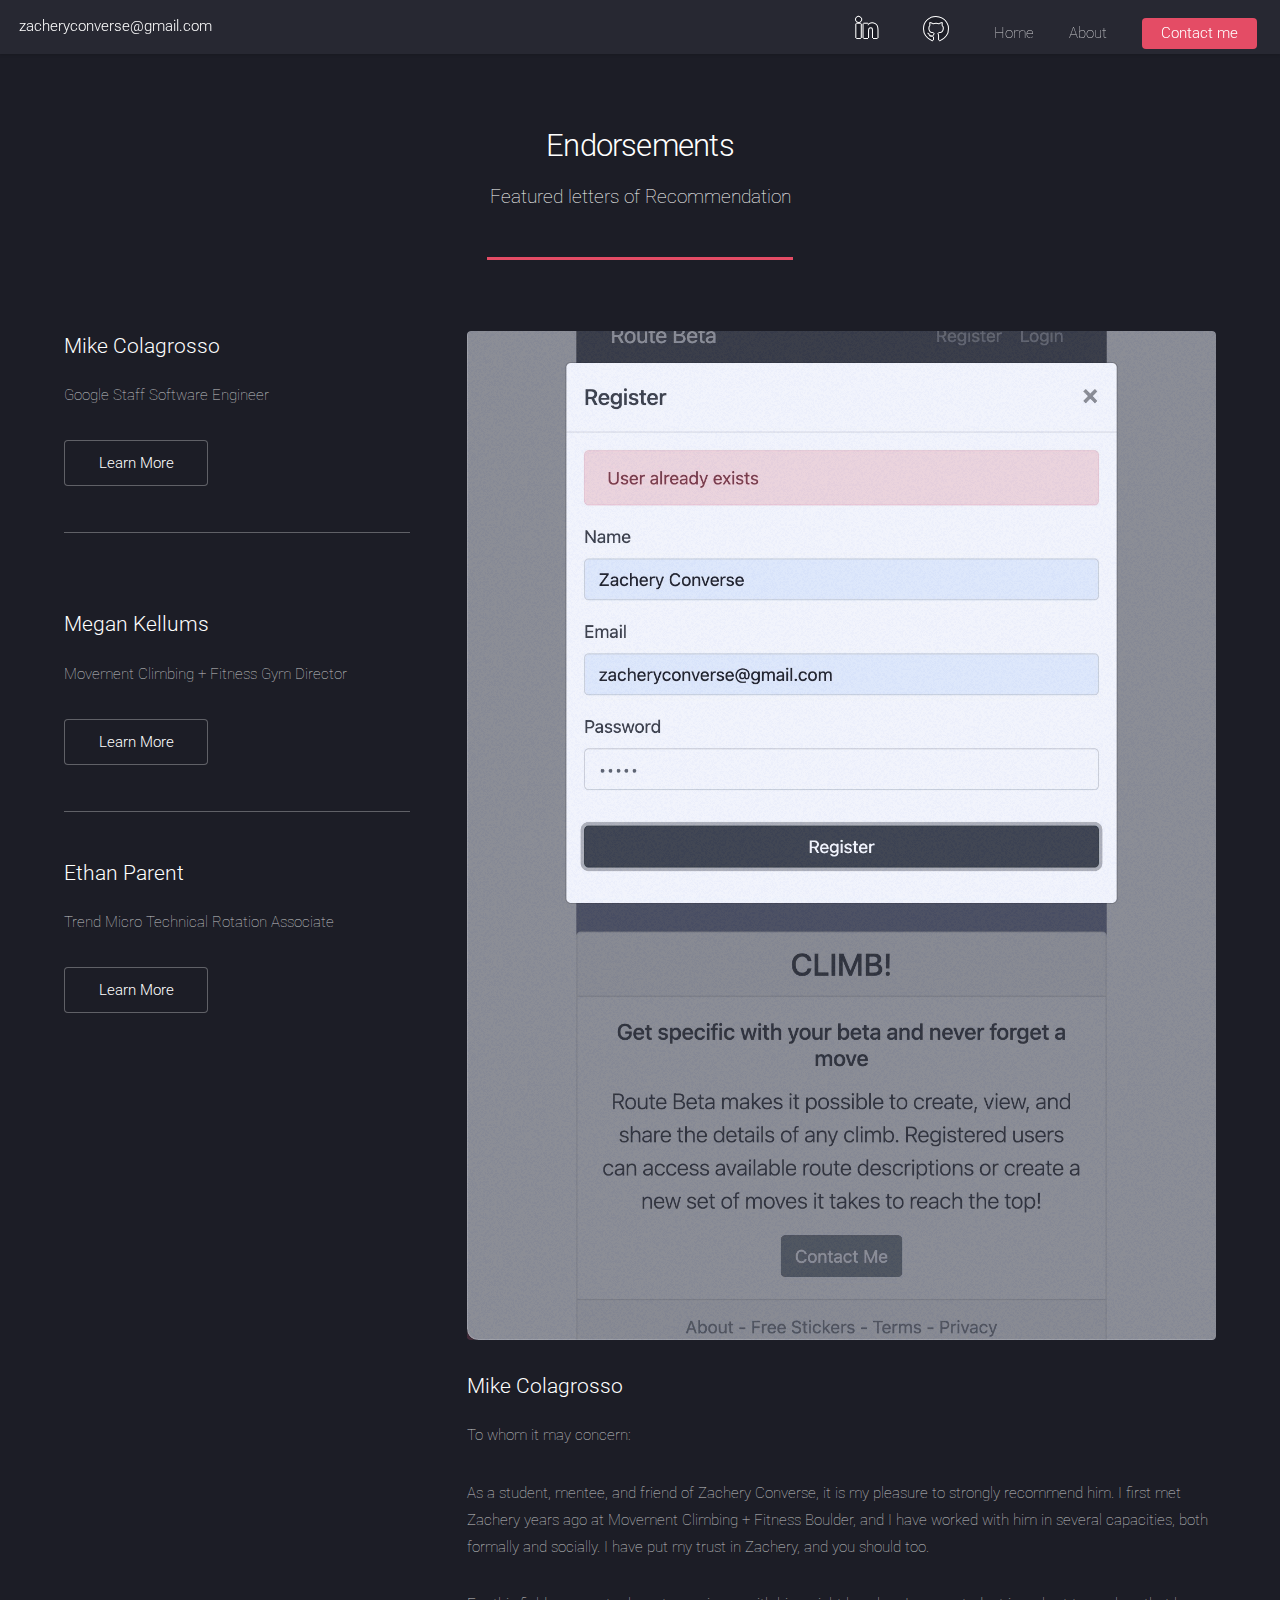
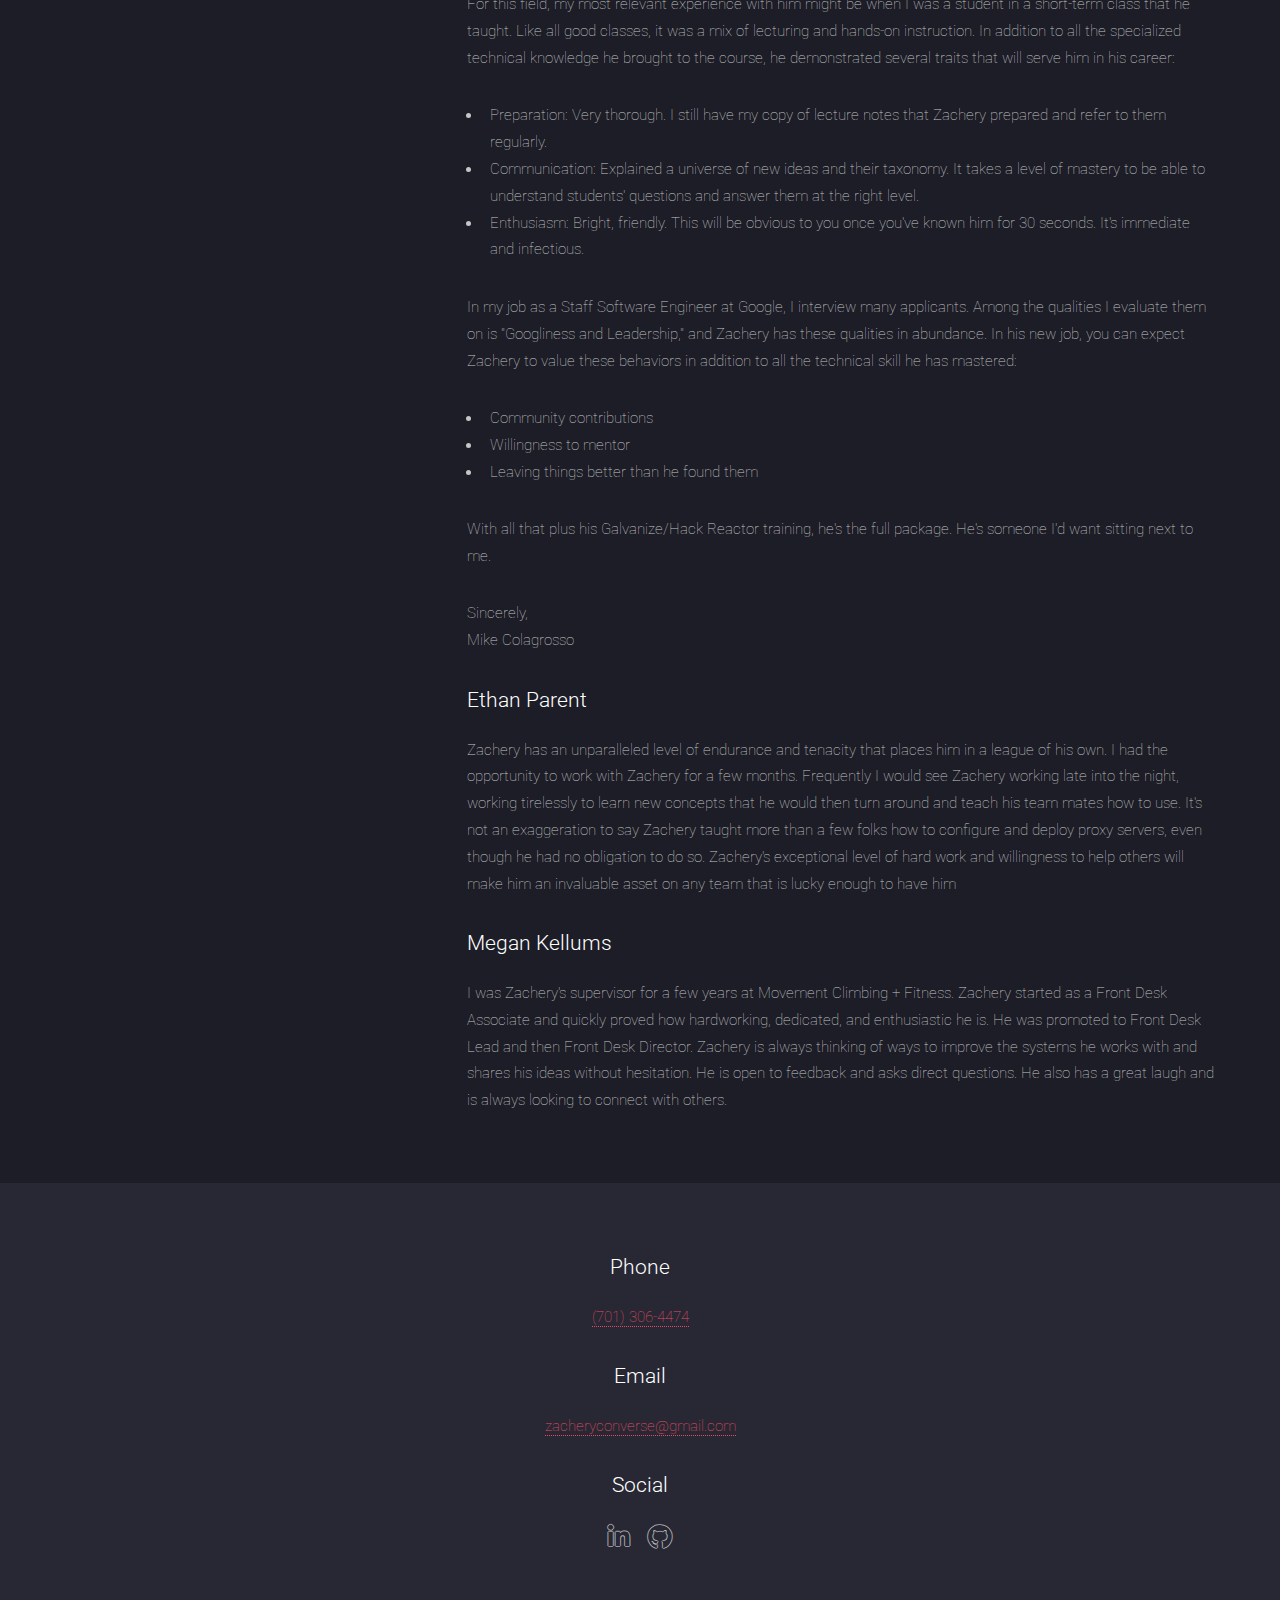
==== commit e9d35ab2: "Add route beta section" ====
--- a/endorsements.html
+++ b/endorsements.html
@@ -48,7 +48,7 @@
 											<p>Google Staff Software Engineer</p>
 											<footer>
 												<ul class="actions">
-													<li><a href="https://research.google/people/MikeColagrosso/" class="button">Learn More</a></li>
+													<li><a href="https://research.google/people/MikeColagrosso/" target="blank_" class="button">Learn More</a></li>
 												</ul>
 											</footer>
 										</section>
@@ -59,7 +59,7 @@
 											<p>Movement Climbing + Fitness Gym Director</p>
 											<footer>
 												<ul class="actions">
-													<li><a href="https://movementgyms.com/boulder/about/#meet-team" class="button">Learn More</a></li>
+													<li><a href="https://movementgyms.com/boulder/about/#meet-team" target="blank_" class="button">Learn More</a></li>
 												</ul>
 											</footer>
 										</section>
@@ -69,7 +69,7 @@
 											<p>Trend Micro Technical Rotation Associate</p>
 											<footer>
 												<ul class="actions">
-													<li><a href="https://www.linkedin.com/in/ethanparent/" class="button">Learn More</a></li>
+													<li><a href="https://www.linkedin.com/in/ethanparent/" target="blank_" class="button">Learn More</a></li>
 												</ul>
 											</footer>
 										</section>
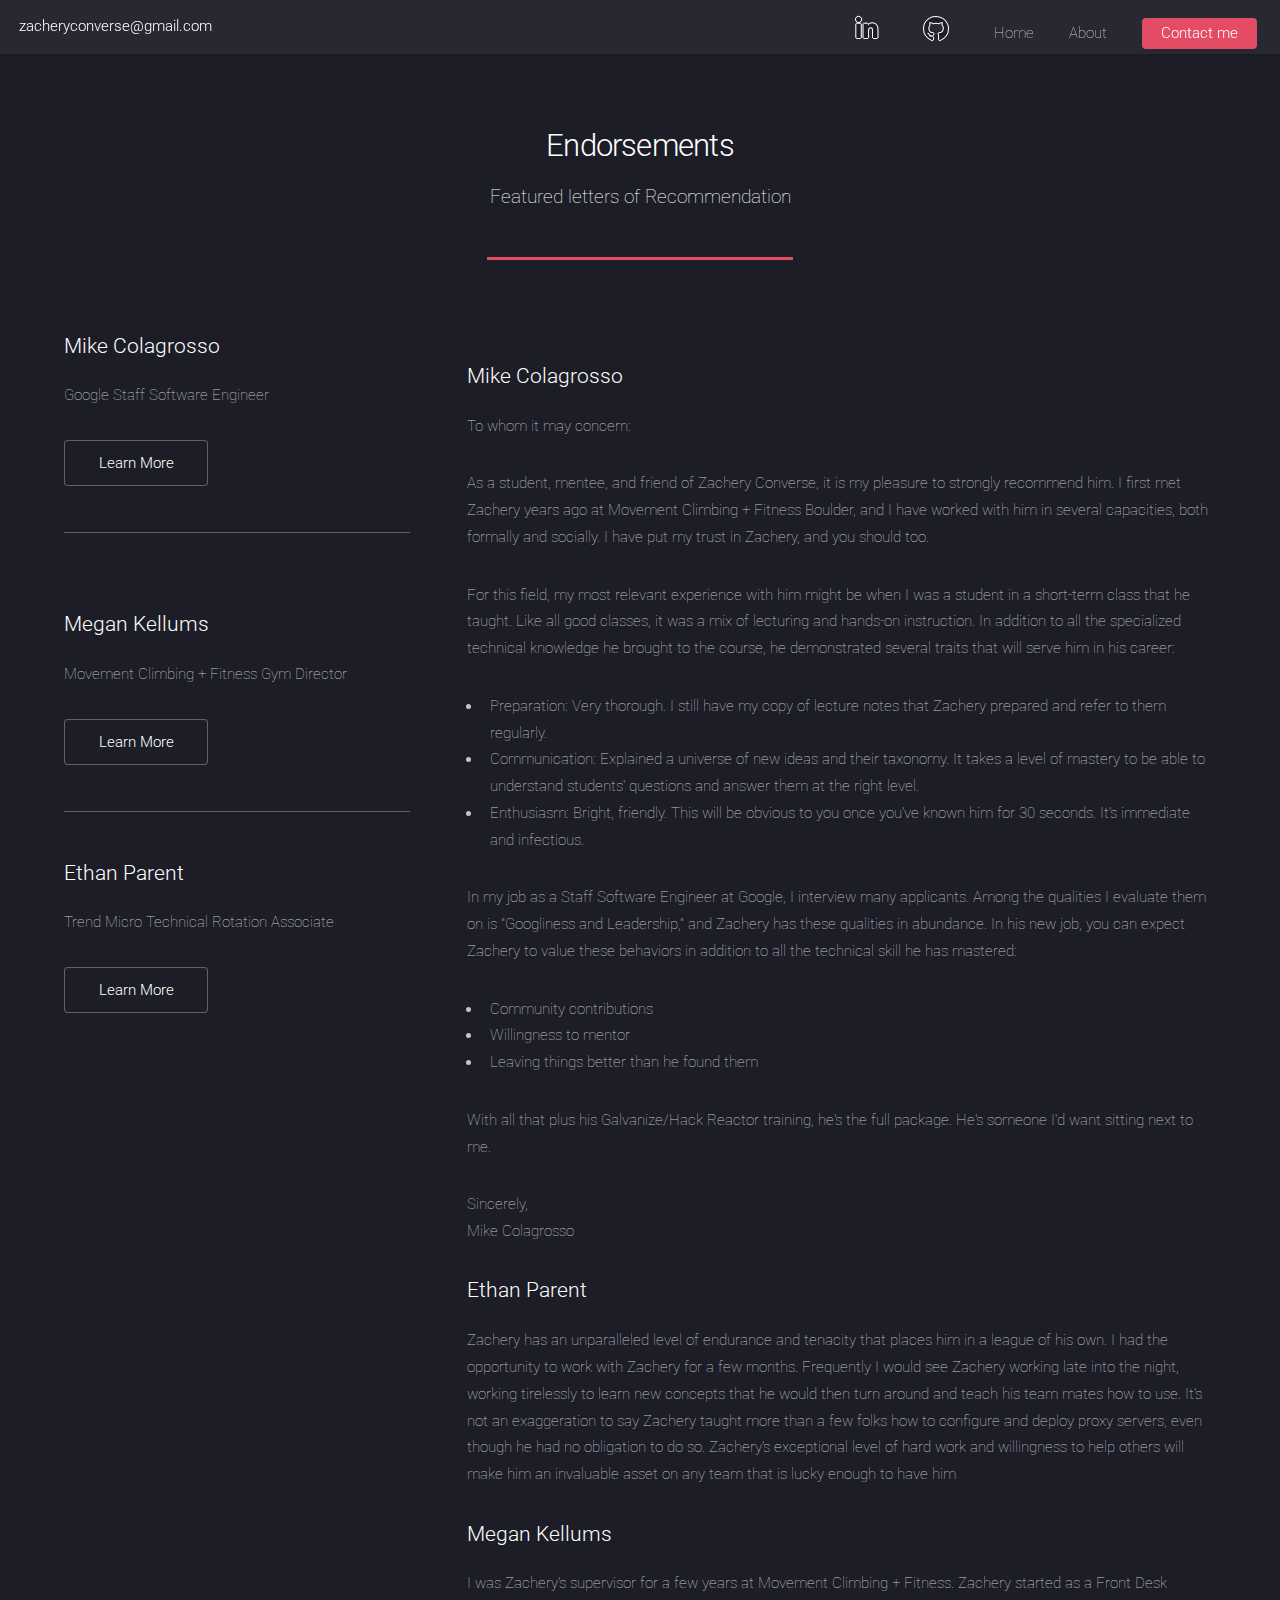
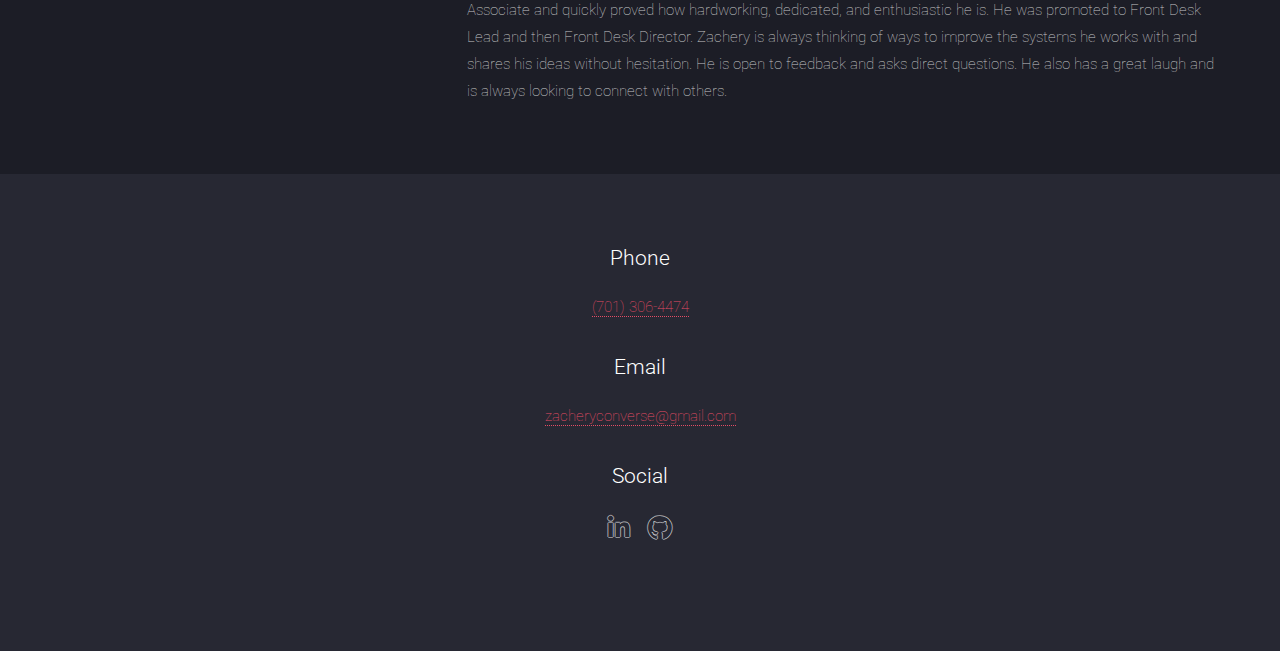
==== commit 23a72a5f: "bug fix: img in endorsement" ====
--- a/endorsements.html
+++ b/endorsements.html
@@ -54,7 +54,7 @@
 										</section>
 										<hr />
 										<section>
-											<a href="#" class="image fit"><img src="images/pic06.jpg" alt="" /></a>
+											<a href="#" class="image fit"></a>
 											<h3>Megan Kellums</h3>
 											<p>Movement Climbing + Fitness Gym Director</p>
 											<footer>
@@ -80,7 +80,7 @@
 
 								<!-- Content -->
 									<section id="content">
-										<a href="#" class="image fit"><img src="images/pic05.jpg" alt="" /></a>
+										<a href="#" class="image fit"></a>
 										<h3>Mike Colagrosso</h3>
 										<p>To whom it may concern:</p>
 										<p>As a student, mentee, and friend of Zachery Converse, it is my pleasure to strongly recommend him. I first met Zachery years ago at Movement Climbing + Fitness Boulder, and I have worked with him in several capacities, both formally and socially. I have put my trust in Zachery, and you should too.</p>
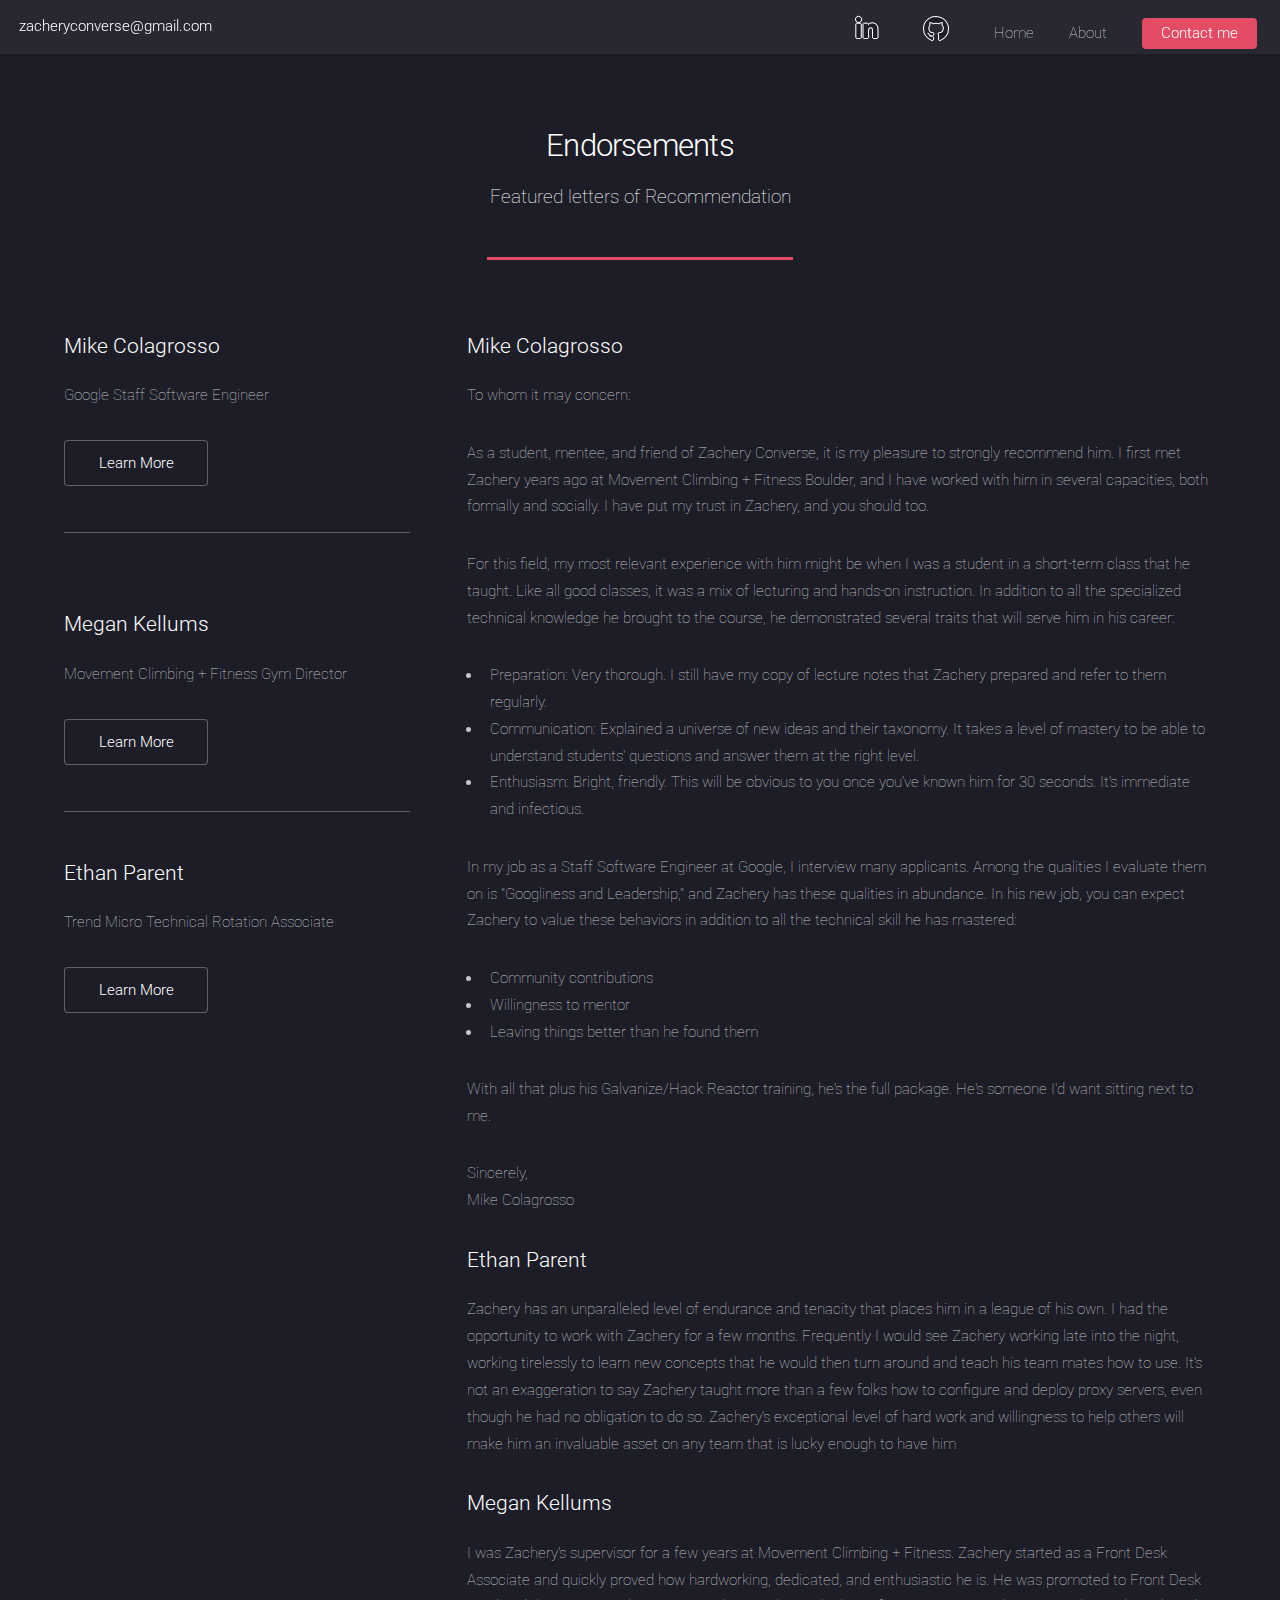
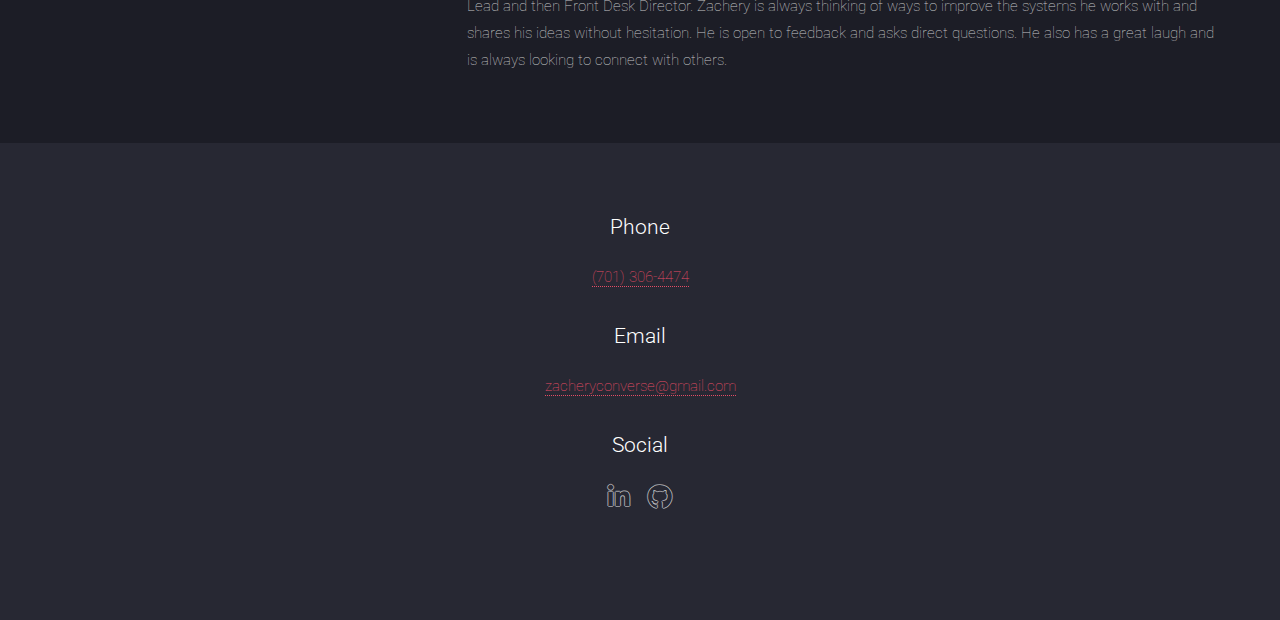
==== commit 7848fa07: "add alts" ====
--- a/endorsements.html
+++ b/endorsements.html
@@ -80,7 +80,6 @@
 
 								<!-- Content -->
 									<section id="content">
-										<a href="#" class="image fit"></a>
 										<h3>Mike Colagrosso</h3>
 										<p>To whom it may concern:</p>
 										<p>As a student, mentee, and friend of Zachery Converse, it is my pleasure to strongly recommend him. I first met Zachery years ago at Movement Climbing + Fitness Boulder, and I have worked with him in several capacities, both formally and socially. I have put my trust in Zachery, and you should too.</p>
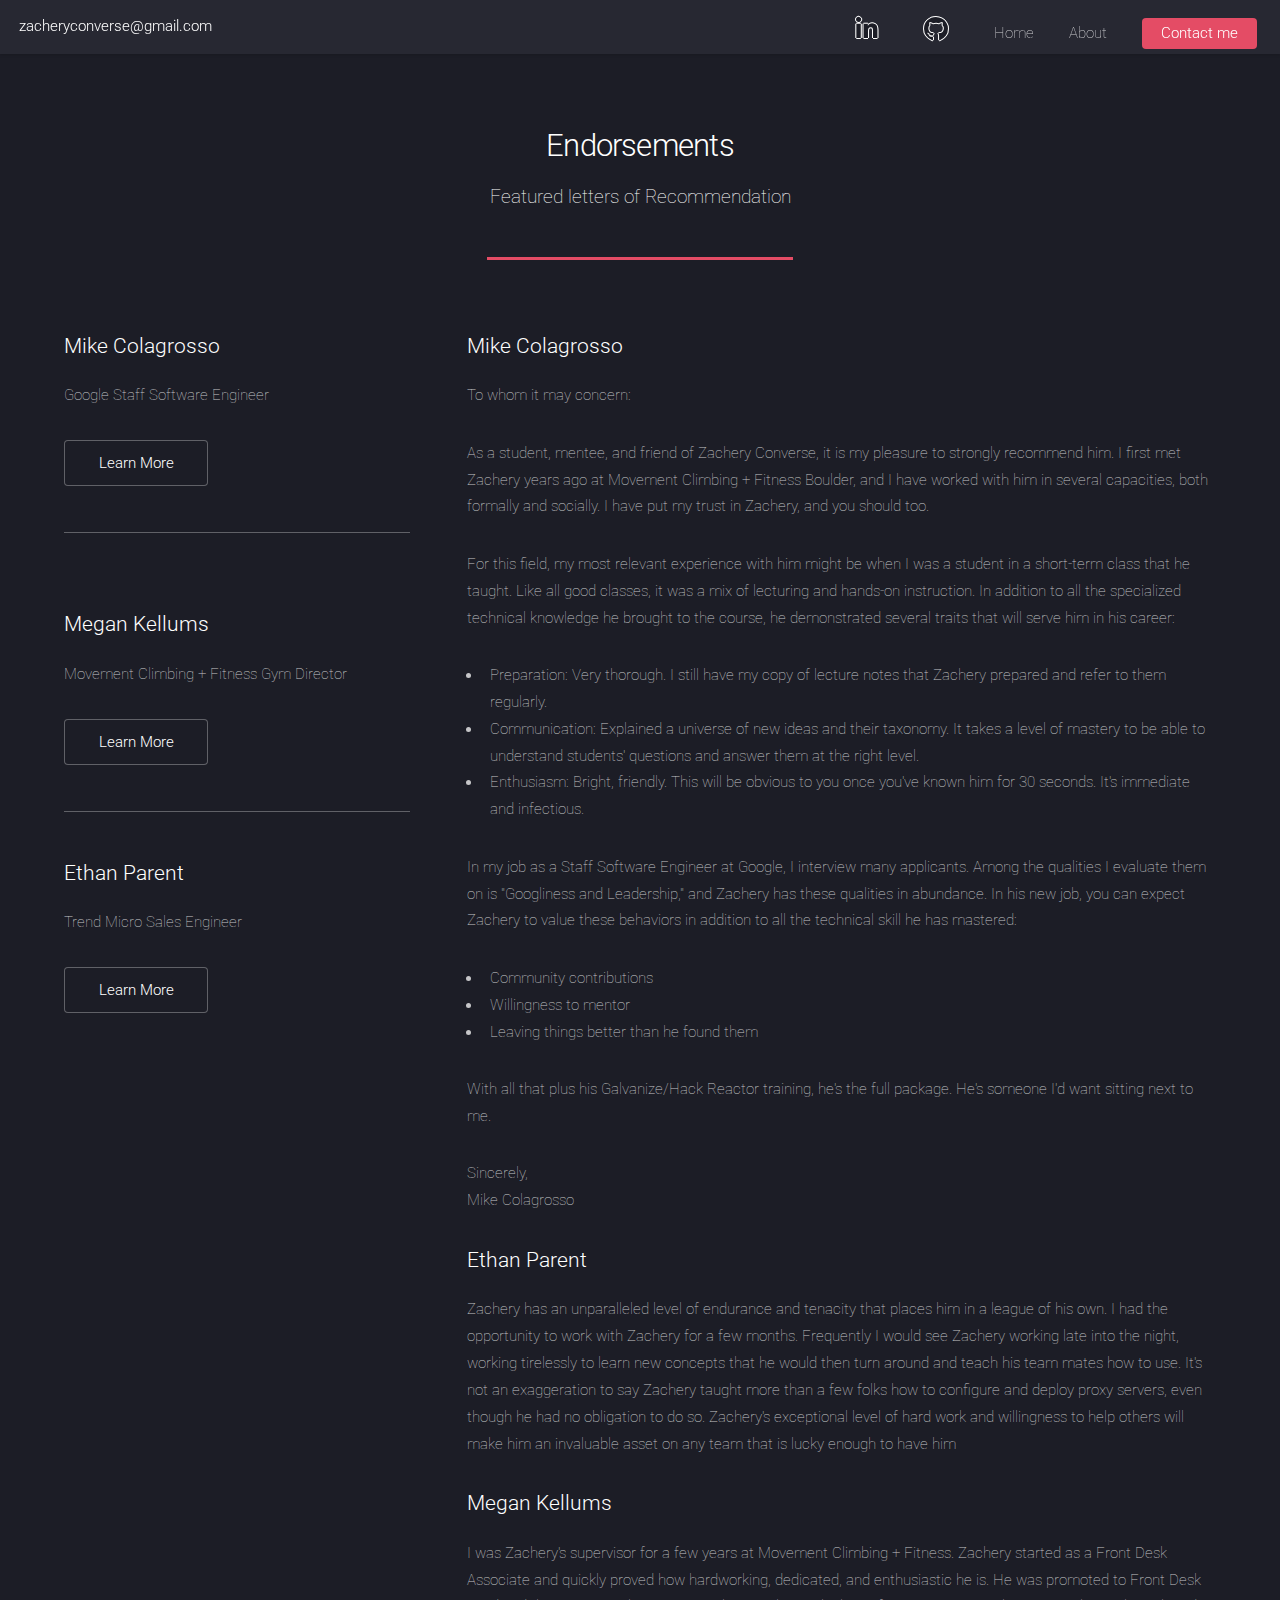
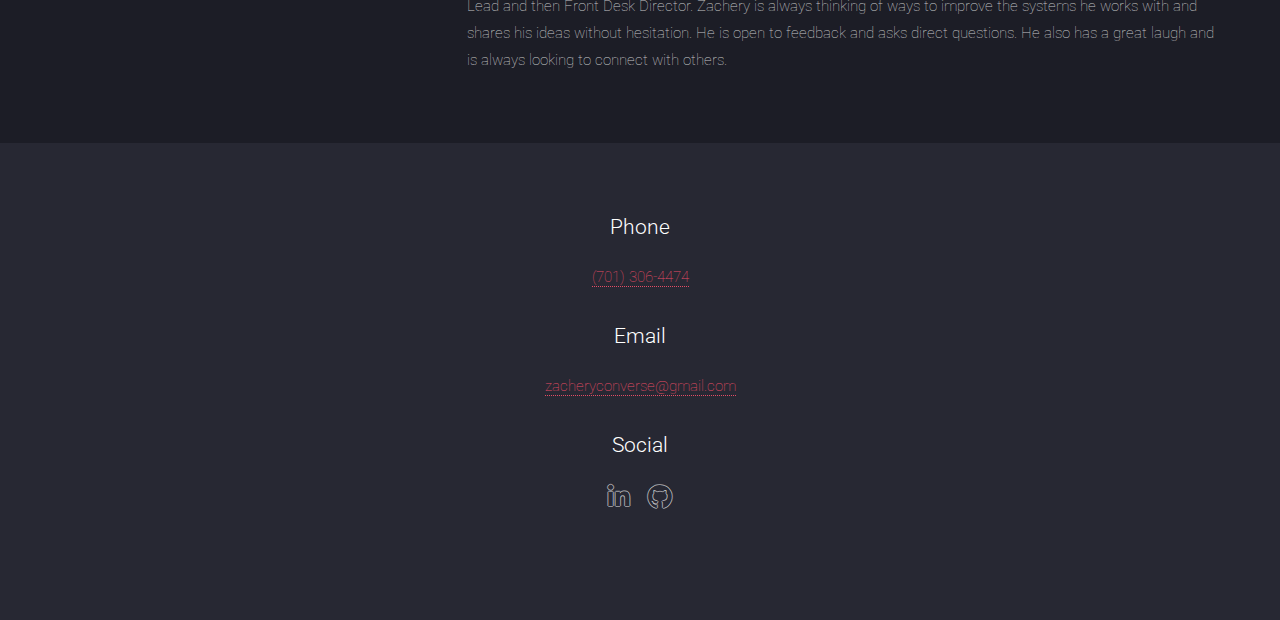
==== commit 2e8a1454: "update endorsements" ====
--- a/endorsements.html
+++ b/endorsements.html
@@ -66,7 +66,7 @@
 										<hr />
 										<section>
 											<h3>Ethan Parent</h3>
-											<p>Trend Micro Technical Rotation Associate</p>
+											<p>Trend Micro Sales Engineer</p>
 											<footer>
 												<ul class="actions">
 													<li><a href="https://www.linkedin.com/in/ethanparent/" target="blank_" class="button">Learn More</a></li>
--- a/assets/css/main.css
+++ b/assets/css/main.css
@@ -2571,7 +2571,7 @@
   cursor: default;
   display: inline-block;
   height: 6em;
-  line-height: 5.65em;
+  line-height: 7.65em;
   margin: 0 0 2em 0;
   text-align: center;
   width: 6em;
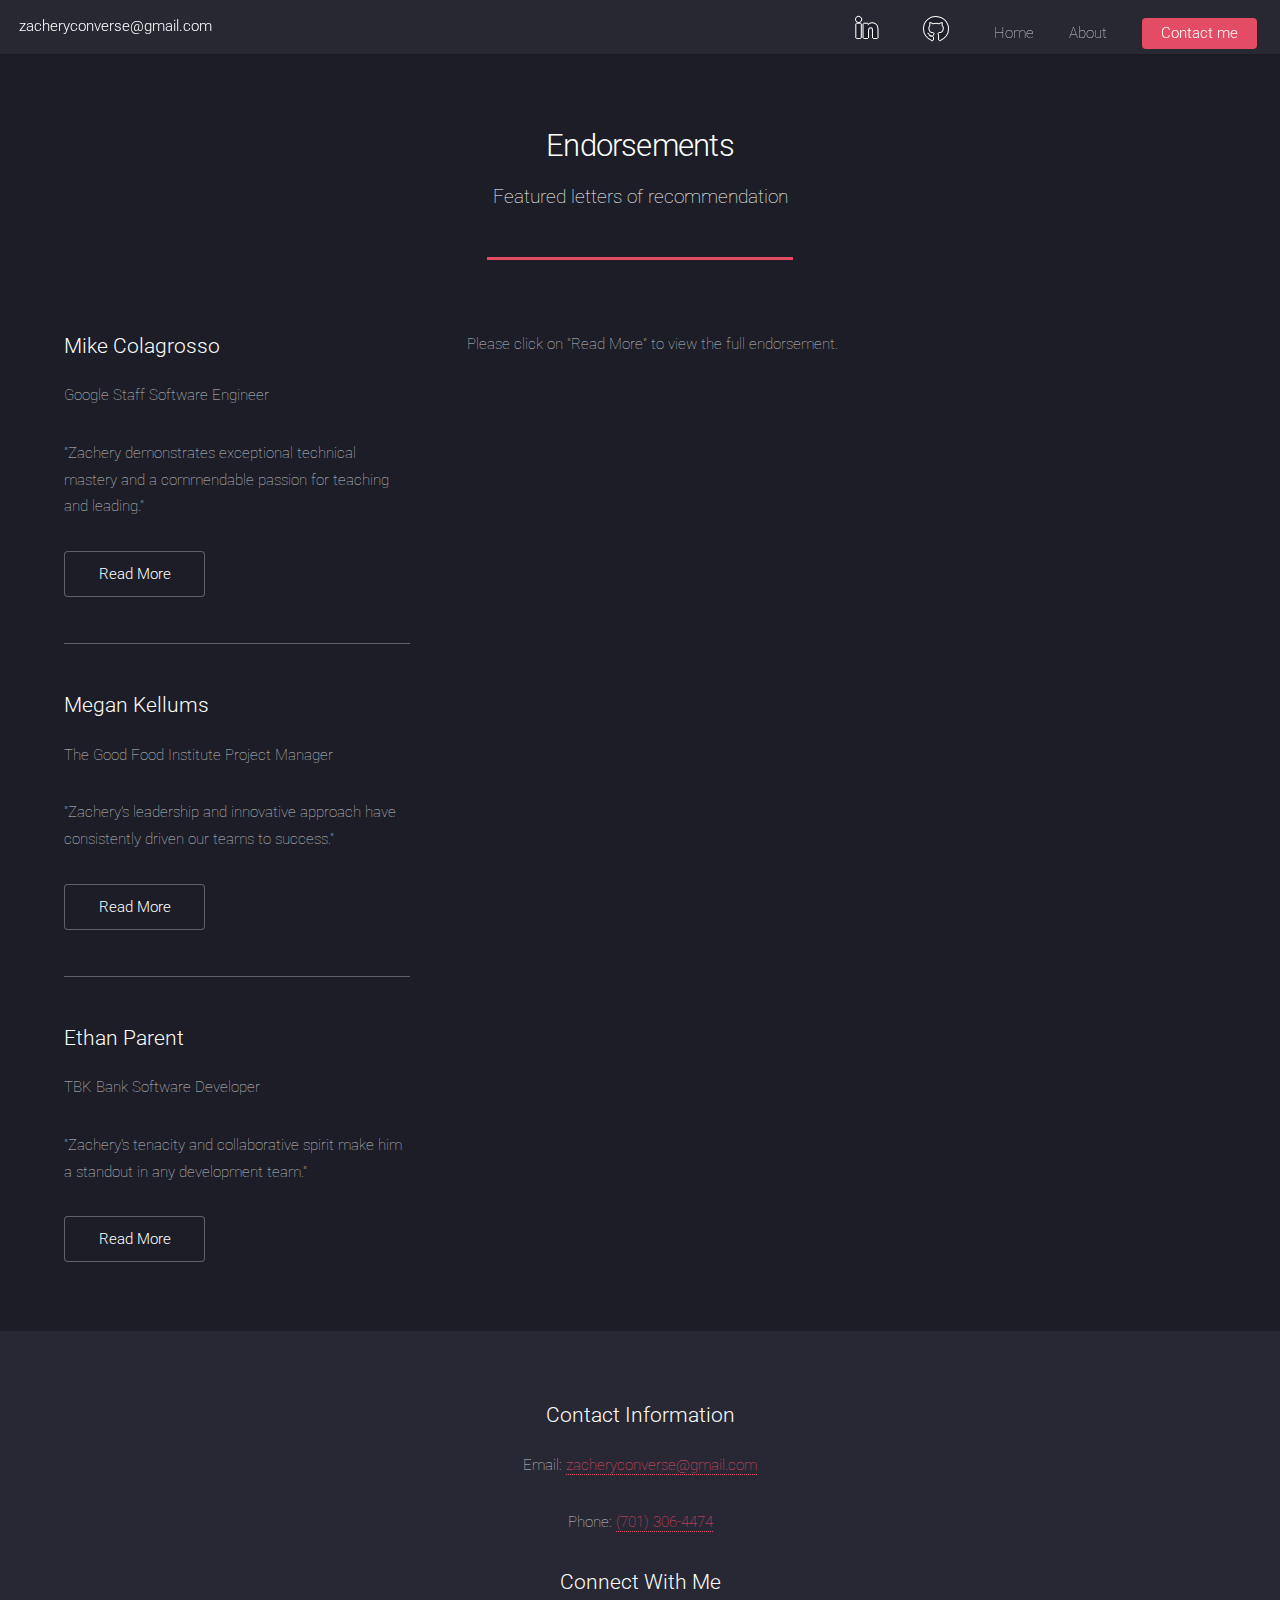
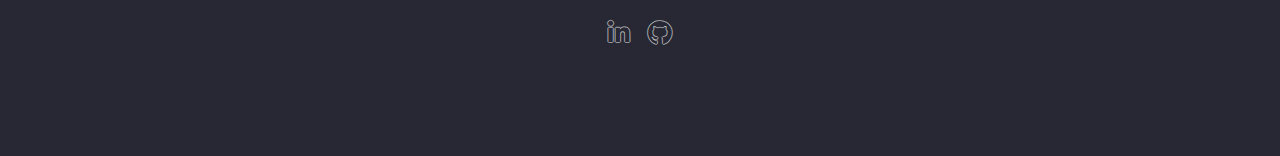
==== commit d15331d2: "feat: update experience" ====
--- a/endorsements.html
+++ b/endorsements.html
@@ -1,147 +1,207 @@
 <!DOCTYPE HTML>
 <html>
-	<head>
-		<title>Zachery Converse Portfolio</title>
-		<link rel="shortcut icon" type="image/jpg" href="images/favicon.ico"/>
-		<meta charset="utf-8" />
-		<meta name="viewport" content="width=device-width, initial-scale=1, user-scalable=no" />
-		<link rel="stylesheet" href="assets/css/main.css" />
-		<noscript><link rel="stylesheet" href="assets/css/noscript.css" /></noscript>
-	</head>
-	<body class="is-preload">
-		<div id="page-wrapper">
-
-			<!-- Header -->
-				<header id="header">
-					<h1 id="logo"><a href="mailto:zacheryconverse@gmail.com" target='blank_'>zacheryconverse@gmail.com</a></h1>
-					<nav id="nav">
-						<ul class="icons">
-							<li><a href="https://www.linkedin.com/in/zachery-converse/" target="_blank" class="icon brands alt fa-linkedin-in"><span class="label"></span></a></li>
-								<li><a href="https://github.com/zacheryconverse" target="_blank" class="icon brands alt fa-github"><span class="label"></span></a></li>
-							<li><a href="index.html">Home</a></li>
-							<li>
-								<a href="#">About</a>
+
+<head>
+	<title>Zachery Converse Portfolio</title>
+	<link rel="shortcut icon" type="image/jpg" href="images/favicon.ico" />
+	<meta charset="utf-8" />
+	<meta name="viewport" content="width=device-width, initial-scale=1, user-scalable=no" />
+	<link rel="stylesheet" href="assets/css/main.css" />
+	<noscript>
+		<link rel="stylesheet" href="assets/css/noscript.css" />
+	</noscript>
+</head>
+
+<body class="is-preload">
+	<div id="page-wrapper">
+
+		<!-- Header -->
+		<header id="header">
+			<h1 id="logo"><a href="mailto:zacheryconverse@gmail.com" target='blank_'>zacheryconverse@gmail.com</a></h1>
+			<nav id="nav">
+				<ul class="icons">
+					<li><a href="https://www.linkedin.com/in/zachery-converse/" target="_blank"
+							class="icon brands alt fa-linkedin-in"><span class="label"></span></a></li>
+					<li><a href="https://github.com/zacheryconverse" target="_blank" class="icon brands alt fa-github"><span
+								class="label"></span></a></li>
+					<li><a href="index.html">Home</a></li>
+					<li>
+						<a href="#">About</a>
+						<ul>
+							<li><a href="endorsements.html">Endorsements</a></li>
+							<li><a href="resume.html">Work experience</a></li>
+						</ul>
+					</li>
+					<li><a href="#footer" class="button primary">Contact me</a></li>
+				</ul>
+			</nav>
+		</header>
+
+		<!-- Main -->
+		<div id="main" class="wrapper style1">
+			<div class="container">
+				<header class="major">
+					<h2>Endorsements</h2>
+					<p>Featured letters of recommendation</p>
+				</header>
+				<div class="row gtr-150">
+					<div class="col-4 col-12-medium">
+
+						<!-- Sidebar -->
+						<section id="sidebar">
+							<section>
+								<h3>Mike Colagrosso</h3>
+								<p>Google Staff Software Engineer</p>
+								<p>"Zachery demonstrates exceptional technical mastery and a commendable passion for teaching and
+									leading."</p>
+								<footer>
+									<ul class="actions">
+										<li><a href="#" onclick="showEndorsementDetail('mikeColagrosso');" class="button">Read More</a></li>
+									</ul>
+								</footer>
+							</section>
+							<hr />
+							<section>
+								<h3>Megan Kellums</h3>
+								<p>The Good Food Institute Project Manager</p>
+								<p>"Zachery's leadership and innovative approach have consistently driven our teams to success."</p>
+								<footer>
+									<ul class="actions">
+										<li><a href="#" onclick="showEndorsementDetail('meganKellums');" class="button">Read More</a></li>
+									</ul>
+								</footer>
+							</section>
+							<hr />
+							<section>
+								<h3>Ethan Parent</h3>
+								<p>TBK Bank Software Developer</p>
+								<p>"Zachery's tenacity and collaborative spirit make him a standout in any development team."</p>
+								<footer>
+									<ul class="actions">
+										<li><a href="#" onclick="showEndorsementDetail('ethanParent');" class="button">Read More</a></li>
+									</ul>
+								</footer>
+							</section>
+						</section>
+
+					</div>
+					<div class="col-8 col-12-medium imp-medium">
+
+						<!-- Content -->
+						<section id="content">
+							<div id="initialMessage">
+								<p>Please click on "Read More" to view the full endorsement.</p>
+							</div>
+
+							<article id="mikeColagrosso" style="display:none;">
+								<h3>Mike Colagrosso</h3>
+								<p>To whom it may concern:</p>
+								<p>As a student, mentee, and friend of Zachery Converse, it is my pleasure to strongly recommend him. I first met
+									Zachery years ago at Movement Climbing + Fitness Boulder, and I have worked with him in several capacities, both
+									formally and socially. I have put my trust in Zachery, and you should too.</p>
+								<p>For this field, my most relevant experience with him might be when I was a student in a short-term class that he
+									taught. Like all good classes, it was a mix of lecturing and hands-on instruction. In addition to all the specialized
+									technical knowledge he brought to the course, he demonstrated several traits that will serve him in his career:
+								</p>
+								<p>
 								<ul>
-									<li><a href="endorsements.html">Endorsements</a></li>
-									<li><a href="resume.html">Resume</a></li>
+									<li>Preparation: Very thorough. I still have my copy of lecture notes that Zachery prepared and refer to them
+										regularly.
+									</li>
+									<li>Communication: Explained a universe of new ideas and their taxonomy. It takes a level of mastery to be able to
+										understand students' questions and answer them at the right level.</li>
+									<li>Enthusiasm: Bright, friendly. This will be obvious to you once you've known him for 30 seconds. It's immediate
+										and infectious.</li>
 								</ul>
-							</li>
-							<li><a href="#footer" class="button primary">Contact me</a></li>
-						</ul>
-					</nav>
-				</header>
-
-			<!-- Main -->
-				<div id="main" class="wrapper style1">
-					<div class="container">
-						<header class="major">
-							<h2>Endorsements</h2>
-							<p>Featured letters of Recommendation</p>
-						</header>
-						<div class="row gtr-150">
-							<div class="col-4 col-12-medium">
-
-								<!-- Sidebar -->
-									<section id="sidebar">
-										<section>
-											<h3>Mike Colagrosso</h3>
-											<p>Google Staff Software Engineer</p>
-											<footer>
-												<ul class="actions">
-													<li><a href="https://research.google/people/MikeColagrosso/" target="blank_" class="button">Learn More</a></li>
-												</ul>
-											</footer>
-										</section>
-										<hr />
-										<section>
-											<a href="#" class="image fit"></a>
-											<h3>Megan Kellums</h3>
-											<p>Movement Climbing + Fitness Gym Director</p>
-											<footer>
-												<ul class="actions">
-													<li><a href="https://movementgyms.com/boulder/about/#meet-team" target="blank_" class="button">Learn More</a></li>
-												</ul>
-											</footer>
-										</section>
-										<hr />
-										<section>
-											<h3>Ethan Parent</h3>
-											<p>Trend Micro Sales Engineer</p>
-											<footer>
-												<ul class="actions">
-													<li><a href="https://www.linkedin.com/in/ethanparent/" target="blank_" class="button">Learn More</a></li>
-												</ul>
-											</footer>
-										</section>
-									</section>
-
-							</div>
-							<div class="col-8 col-12-medium imp-medium">
-
-								<!-- Content -->
-									<section id="content">
-										<h3>Mike Colagrosso</h3>
-										<p>To whom it may concern:</p>
-										<p>As a student, mentee, and friend of Zachery Converse, it is my pleasure to strongly recommend him. I first met Zachery years ago at Movement Climbing + Fitness Boulder, and I have worked with him in several capacities, both formally and socially. I have put my trust in Zachery, and you should too.</p>
-										<p>For this field, my most relevant experience with him might be when I was a student in a short-term class that he taught. Like all good classes, it was a mix of lecturing and hands-on instruction. In addition to all the specialized technical knowledge he brought to the course, he demonstrated several traits that will serve him in his career:
-										</p>
-										<p>
-										<ul>
-											<li>Preparation​: Very thorough. I still have my copy of lecture notes that Zachery prepared and refer to them regularly.
-											</li>
-											<li>Communication:​ Explained a universe of new ideas and their taxonomy. It takes a level of mastery to be able to understand students' questions and answer them at the right level.</li>
-											<li>Enthusiasm​: Bright, friendly. This will be obvious to you once you've known him for 30 seconds. It's immediate and infectious.</li>
-										</ul>
-										<p>In my job as a Staff Software Engineer at Google, I interview many applicants. Among the qualities I evaluate them on is "Googliness and Leadership," and Zachery has these qualities in abundance. In his new job, you can expect Zachery to value these behaviors in addition to all the technical skill he has mastered:</p>
-										<ul>
-											<li>Community contributions</li>
-											<li>Willingness to mentor</li>
-											<li>Leaving things better than he found them</li>
-										</ul>
-										<p>With all that plus his Galvanize/Hack Reactor training, he's the full package. He's someone I'd want sitting next to me.</p>
-										<p>Sincerely,<br/>Mike Colagrosso</p>
-										</p>
-										<h3>Ethan Parent</h3>
-										<p>Zachery has an unparalleled level of endurance and tenacity that places him in a league of his own. I had the opportunity to work with Zachery for a few months. Frequently I would see Zachery working late into the night, working tirelessly to learn new concepts that he would then turn around and teach his team mates how to use. It's not an exaggeration to say Zachery taught more than a few folks how to configure and deploy proxy servers, even though he had no obligation to do so. Zachery's exceptional level of hard work and willingness to help others will make him an invaluable asset on any team that is lucky enough to have him</p>
-										<h3>Megan Kellums</h3>
-										<p>I was Zachery's supervisor for a few years at Movement Climbing + Fitness. Zachery started as a Front Desk Associate and quickly proved how hardworking, dedicated, and enthusiastic he is. He was promoted to Front Desk Lead and then Front Desk Director. Zachery is always thinking of ways to improve the systems he works with and shares his ideas without hesitation. He is open to feedback and asks direct questions. He also has a great laugh and is always looking to connect with others.</p>
-									</section>
-
-							</div>
-						</div>
+								<p>In my job as a Staff Software Engineer at Google, I interview many applicants. Among the qualities I evaluate them on
+									is "Googliness and Leadership," and Zachery has these qualities in abundance. In his new job, you can expect Zachery
+									to value these behaviors in addition to all the technical skill he has mastered:</p>
+								<ul>
+									<li>Community contributions</li>
+									<li>Willingness to mentor</li>
+									<li>Leaving things better than he found them</li>
+								</ul>
+								<p>With all that plus his Galvanize/Hack Reactor training, he's the full package. He's someone I'd want sitting next to
+									me.</p>
+								<p>Sincerely,<br />Mike Colagrosso</p>
+								</p>
+							</article>
+							<article id="meganKellums" style="display:none;">
+								<h3>Megan Kellums</h3>
+								<p>I was Zachery's supervisor for a few years at Movement Climbing + Fitness. Zachery started as a Front Desk Associate
+									and quickly proved how hardworking, dedicated, and enthusiastic he is. He was promoted to Front Desk Lead and then
+									Front Desk Director. Zachery is always thinking of ways to improve the systems he works with and shares his ideas
+									without hesitation. He is open to feedback and asks direct questions. He also has a great laugh and is always looking
+									to connect with others.</p>
+							</article>
+							<article id="ethanParent" style="display:none;">
+								<h3>Ethan Parent</h3>
+								<p>Zachery has an unparalleled level of endurance and tenacity that places him in a league of his own. I had the
+									opportunity to work with Zachery for a few months. Frequently I would see Zachery working late into the night, working
+									tirelessly to learn new concepts that he would then turn around and teach his team mates how to use. It's not an
+									exaggeration to say Zachery taught more than a few folks how to configure and deploy proxy servers, even though he had
+									no obligation to do so. Zachery's exceptional level of hard work and willingness to help others will make him an
+									invaluable asset on any team that is lucky enough to have him</p>
+							</article>
+						</section>
+
 					</div>
 				</div>
-
-			<!-- Footer -->
-			<footer id="footer">
+			</div>
+		</div>
+
+		<!-- Footer -->
+		<section id="footer">
+			<div class="container">
 				<section>
-					<h3>Phone</h3>
-					<p><a href="tel:701-306-4474">(701) 306-4474</a></p>
+					<h3>Contact Information</h3>
+					<p>Email: <a href="mailto:zacheryconverse@gmail.com">zacheryconverse@gmail.com</a></p>
+					<p>Phone: <a href="tel:701-306-4474">(701) 306-4474</a></p>
 				</section>
 				<section>
-					<h3>Email</h3>
-					<p><a href="mailto:zacheryconverse@gmail.com" target='blank_'>zacheryconverse@gmail.com</a></p>
-				</section>
-				<section>
-					<h3>Social</h3>
+					<h3>Connect With Me</h3>
 					<ul class="icons">
-						<li><a href="https://www.linkedin.com/in/zachery-converse/" target="_blank" class="icon brands alt fa-linkedin-in"><span class="label">LinkedIn</span></a></li>
-						<li><a href="https://github.com/zacheryconverse" target="_blank" class="icon brands alt fa-github"><span class="label">GitHub</span></a></li>
+						<li><a href="https://www.linkedin.com/in/zachery-converse/" class="icon brands alt fa-linkedin-in"></a></li>
+						<li><a href="https://github.com/zacheryconverse" class="icon brands alt fa-github"></a></li>
 					</ul>
 				</section>
-		</footer>
-
-		</div>
-
-		<!-- Scripts -->
-			<script src="assets/js/jquery.min.js"></script>
-			<script src="assets/js/jquery.scrolly.min.js"></script>
-			<script src="assets/js/jquery.dropotron.min.js"></script>
-			<script src="assets/js/jquery.scrollex.min.js"></script>
-			<script src="assets/js/browser.min.js"></script>
-			<script src="assets/js/breakpoints.min.js"></script>
-			<script src="assets/js/util.js"></script>
-			<script src="assets/js/main.js"></script>
-
-	</body>
+			</div>
+		</section>
+
+	</div>
+
+	<!-- Scripts -->
+	<script src="assets/js/jquery.min.js"></script>
+	<script src="assets/js/jquery.scrolly.min.js"></script>
+	<script src="assets/js/jquery.dropotron.min.js"></script>
+	<script src="assets/js/jquery.scrollex.min.js"></script>
+	<script src="assets/js/browser.min.js"></script>
+	<script src="assets/js/breakpoints.min.js"></script>
+	<script src="assets/js/util.js"></script>
+	<script src="assets/js/main.js"></script>
+	<script>
+		function hideAllEndorsements() {
+			let endorsements = document.querySelectorAll("#content article");
+			endorsements.forEach(function (endorsement) {
+				endorsement.style.display = 'none';
+			});
+
+			document.getElementById('initialMessage').style.display = 'none';
+		}
+
+		function showEndorsementDetail(id) {
+			hideAllEndorsements();
+			var article = document.getElementById(id);
+			if (article.style.display === "none" || article.style.display === "") {
+				article.style.display = "block";
+			} else {
+				article.style.display = "none";
+				document.getElementById('initialMessage').style.display = 'block';
+			}
+		}
+	</script>
+
+
+</body>
+
 </html>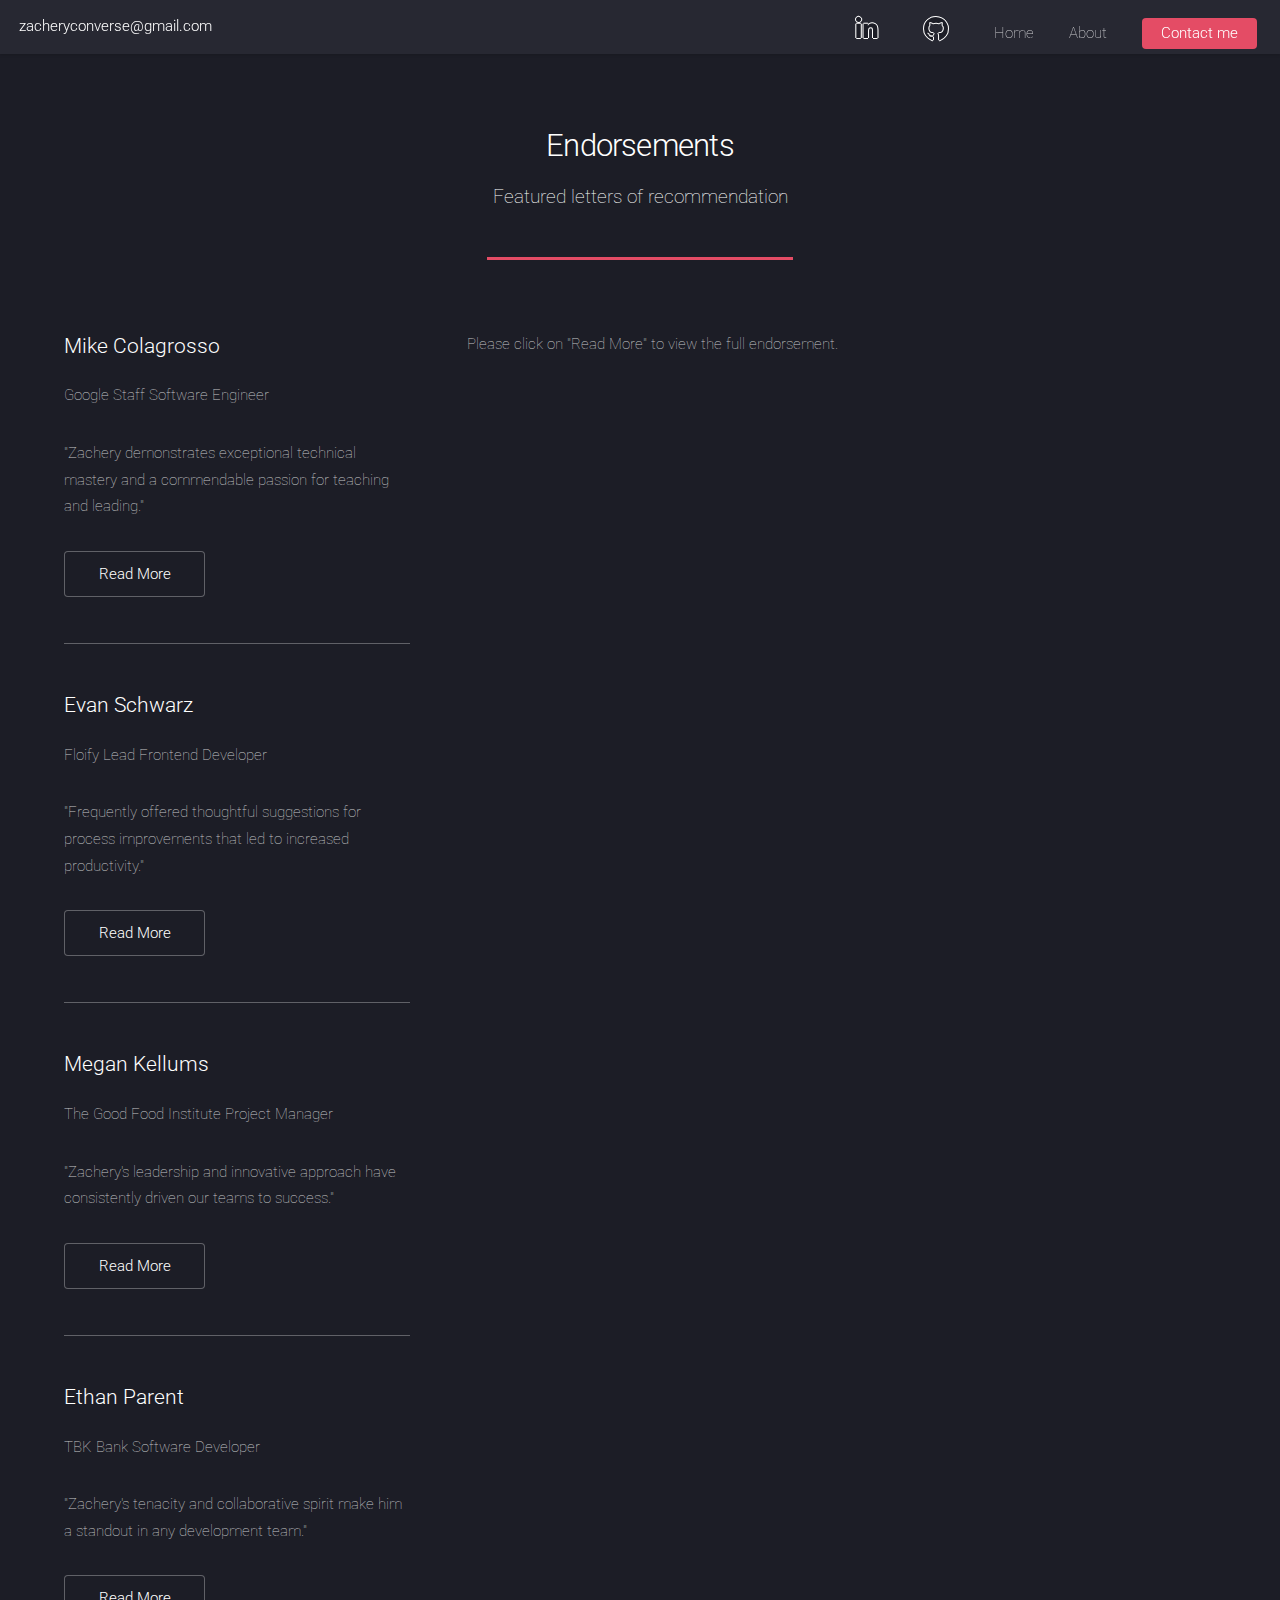
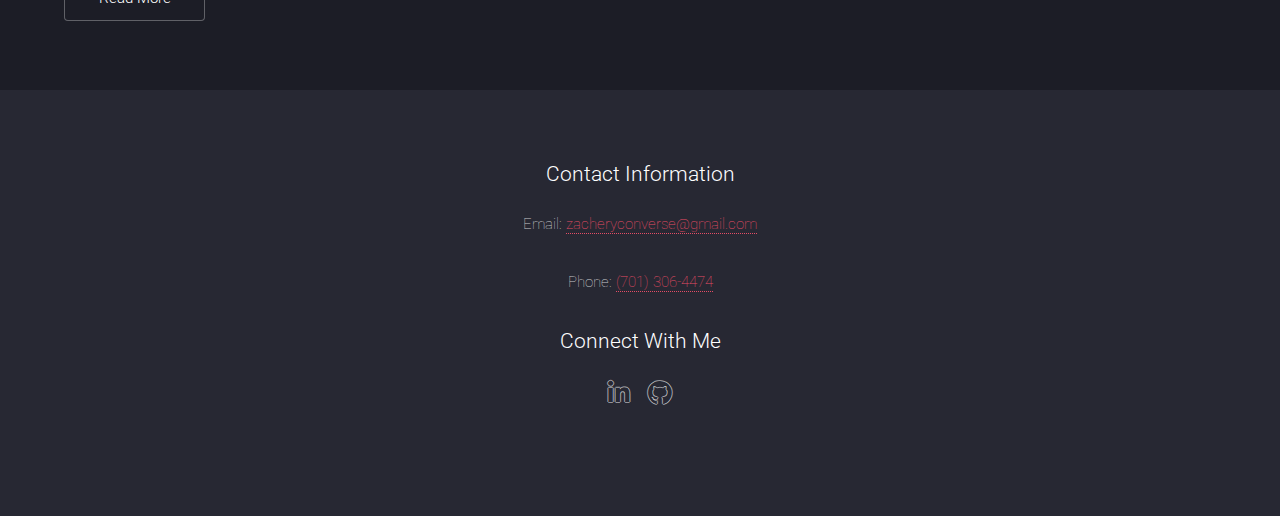
==== commit c40cecf0: "feat: update work experience and endorsements" ====
--- a/endorsements.html
+++ b/endorsements.html
@@ -57,6 +57,17 @@
 								<footer>
 									<ul class="actions">
 										<li><a href="#" onclick="showEndorsementDetail('mikeColagrosso');" class="button">Read More</a></li>
+									</ul>
+								</footer>
+							</section>
+							<hr />
+							<section>
+								<h3>Evan Schwarz</h3>
+								<p>Floify Lead Frontend Developer</p>
+								<p>"Frequently offered thoughtful suggestions for process improvements that led to increased productivity."</p>
+								<footer>
+									<ul class="actions">
+										<li><a href="#" onclick="showEndorsementDetail('evanSchwarz');" class="button">Read More</a></li>
 									</ul>
 								</footer>
 							</section>
@@ -126,6 +137,17 @@
 								<p>Sincerely,<br />Mike Colagrosso</p>
 								</p>
 							</article>
+							<article id="evanSchwarz" style="display:none;">
+								<h3>Evan Schwarz</h3>
+								<p>As a member of my team, Zach consistently demonstrated a high degree of initiative and self-direction. Even when faced
+								with ambiguous project goals, he proactively sought clarification when necessary, ensuring that time and resources were
+								used efficiently. His ability to work independently while understanding when to collaborate was a valuable asset to our
+								team.
+
+								Zach was also a perceptive observer of our team's workflow. He frequently offered thoughtful suggestions for process
+								improvements that led to increased productivity and a more positive team environment. His open communication style and
+								willingness to share insights were highly valued by both colleagues and management.</p>
+							</article>
 							<article id="meganKellums" style="display:none;">
 								<h3>Megan Kellums</h3>
 								<p>I was Zachery's supervisor for a few years at Movement Climbing + Fitness. Zachery started as a Front Desk Associate
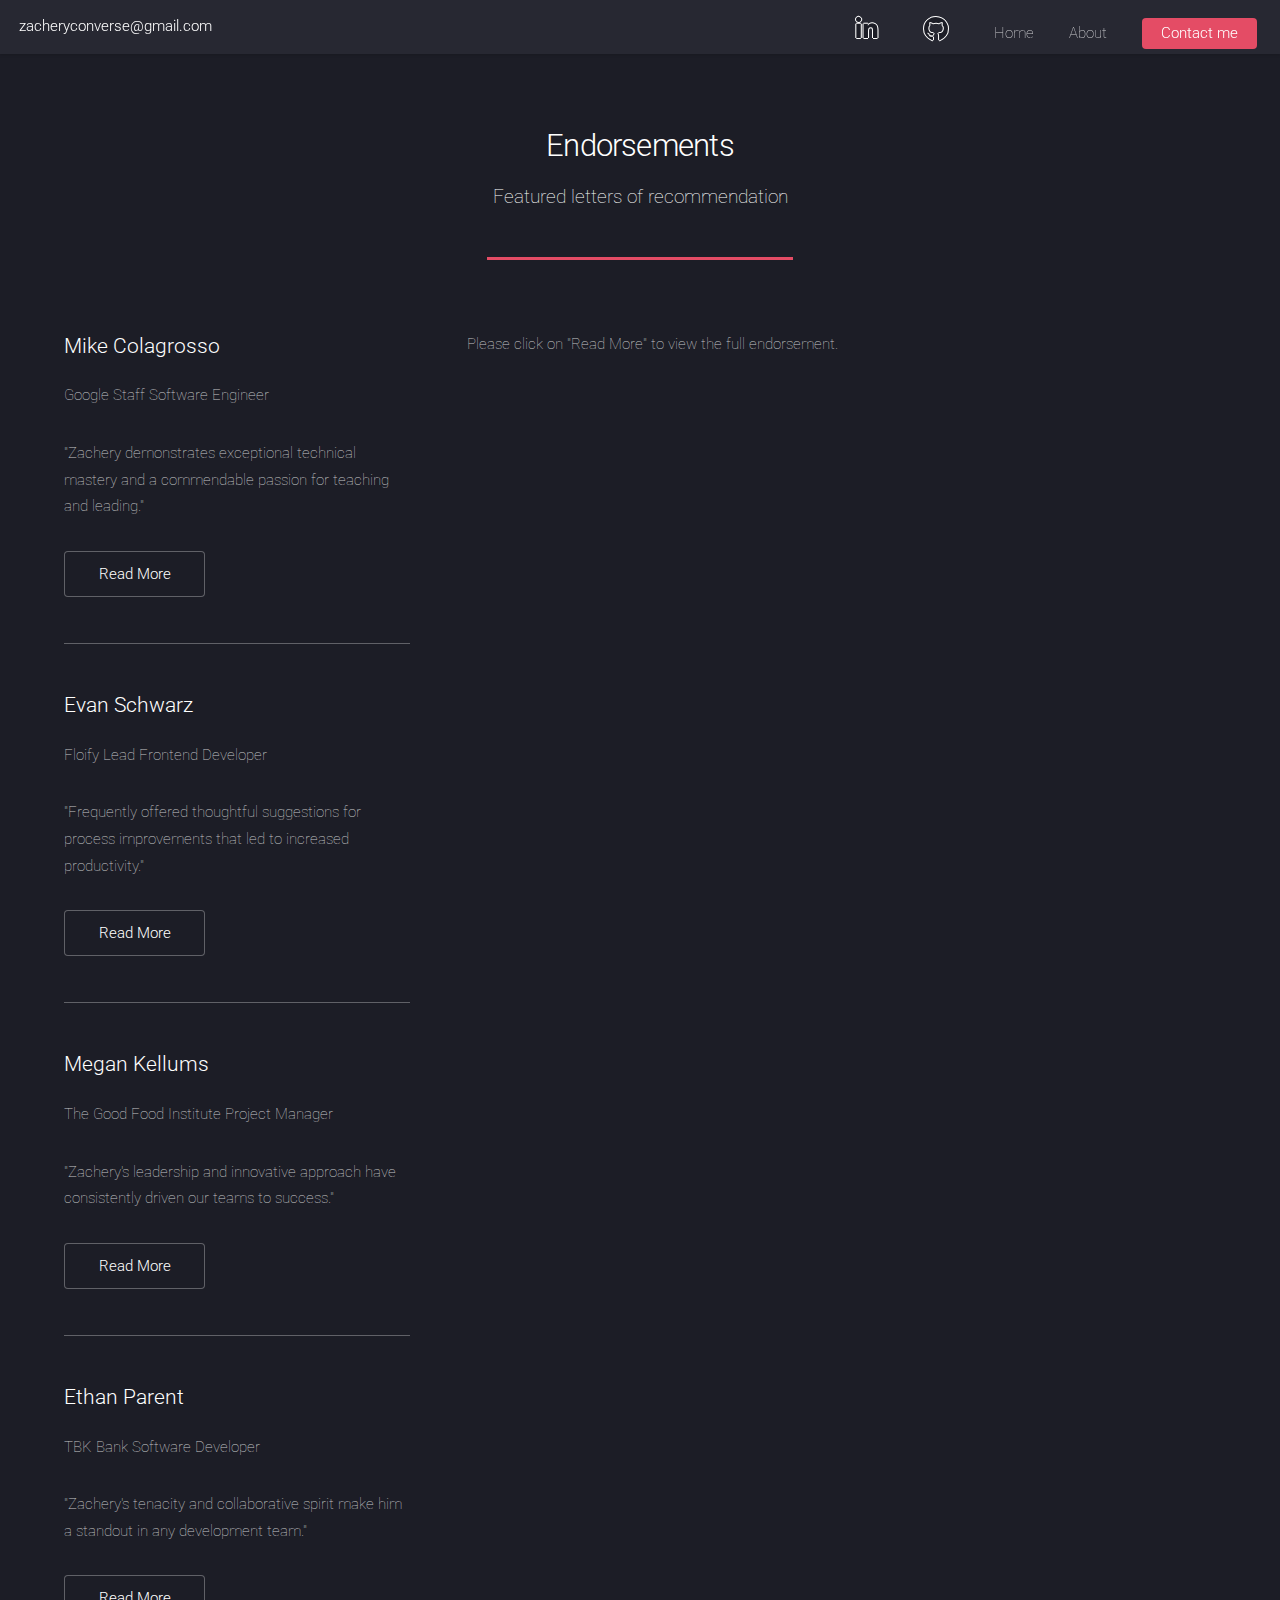
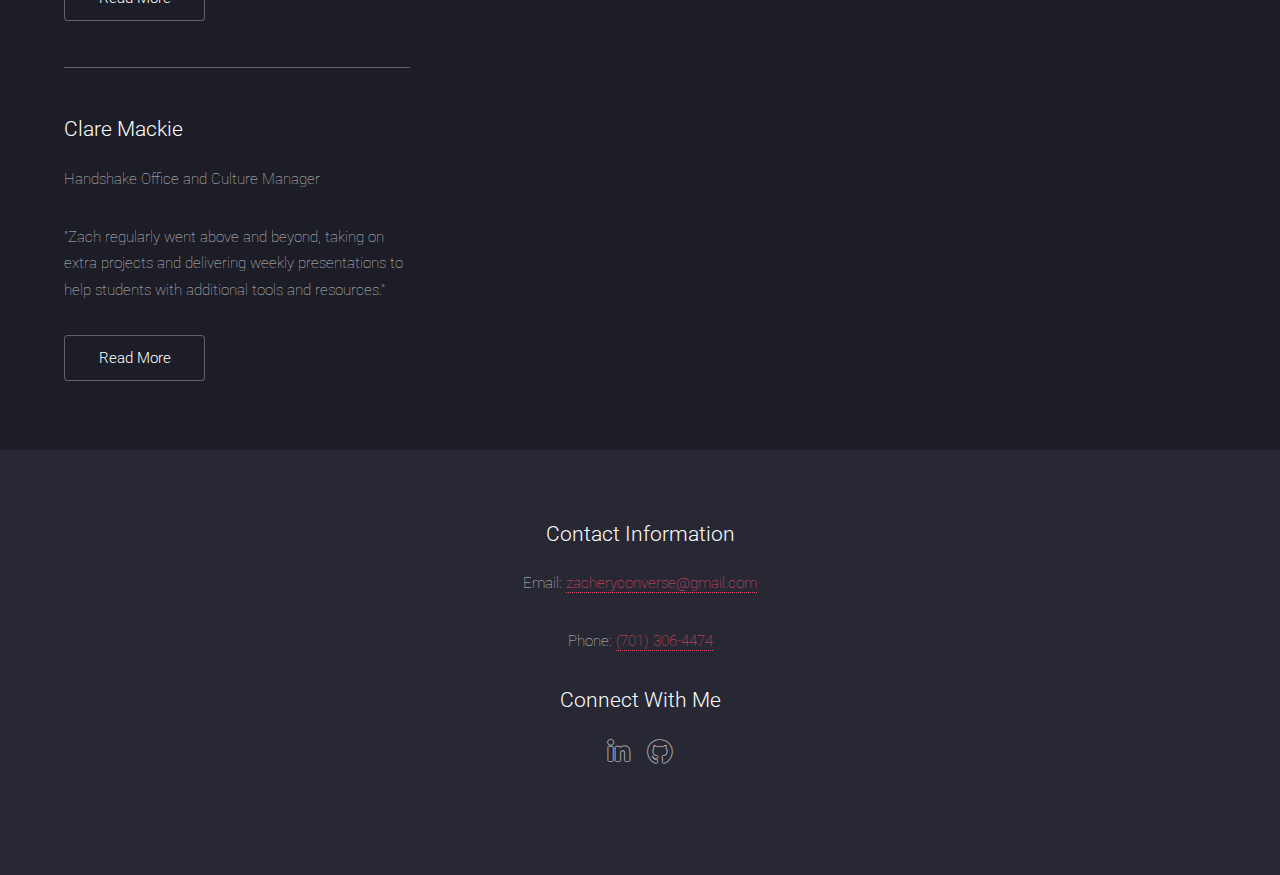
==== commit 631ca3a3: "feat: add endorsement" ====
--- a/endorsements.html
+++ b/endorsements.html
@@ -90,6 +90,18 @@
 								<footer>
 									<ul class="actions">
 										<li><a href="#" onclick="showEndorsementDetail('ethanParent');" class="button">Read More</a></li>
+									</ul>
+								</footer>
+							</section>
+							<hr />
+							<section>
+								<h3>Clare Mackie</h3>
+								<p>Handshake Office and Culture Manager</p>
+								<p>"Zach regularly went above and beyond, taking on extra projects and delivering weekly presentations to help
+								students with additional tools and resources."</p>
+								<footer>
+									<ul class="actions">
+										<li><a href="#" onclick="showEndorsementDetail('clareMackie');" class="button">Read More</a></li>
 									</ul>
 								</footer>
 							</section>
@@ -165,6 +177,22 @@
 									no obligation to do so. Zachery's exceptional level of hard work and willingness to help others will make him an
 									invaluable asset on any team that is lucky enough to have him</p>
 							</article>
+							<article id="clareMackie" style="display:none;">
+								<h3>Clare Mackie</h3>
+								<p>I had the pleasure of working with Zach both as a student in our six-month Hack Reactor program and later as an
+								instructor, during which time I served as the Student Cohort Lead. Zach was an exemplary student, and his outstanding performance led to his recruitment
+								as a Software Engineering Resident Instructor upon graduation. We worked closely alongside a small team of six to
+								support the success and completion of the students in this intensive program, which ran from 8 AM to 9 PM, six days a
+								week.
+
+								Despite the program's demanding schedule, Zach demonstrated remarkable balance, handling both academic and life
+								challenges with grace, calmness, and grit. His leadership skills stood out during his time as both a student and
+								instructor. Zach regularly went above and beyond, taking on extra projects and delivering weekly presentations to help
+								students with additional tools and resources he found useful during his own time in the program.
+
+								It was an absolute pleasure to work with Zach, both as a colleague and now as a friend. I'm confident he will be a
+								valuable asset to your team!</p>
+							</article>
 						</section>
 
 					</div>
